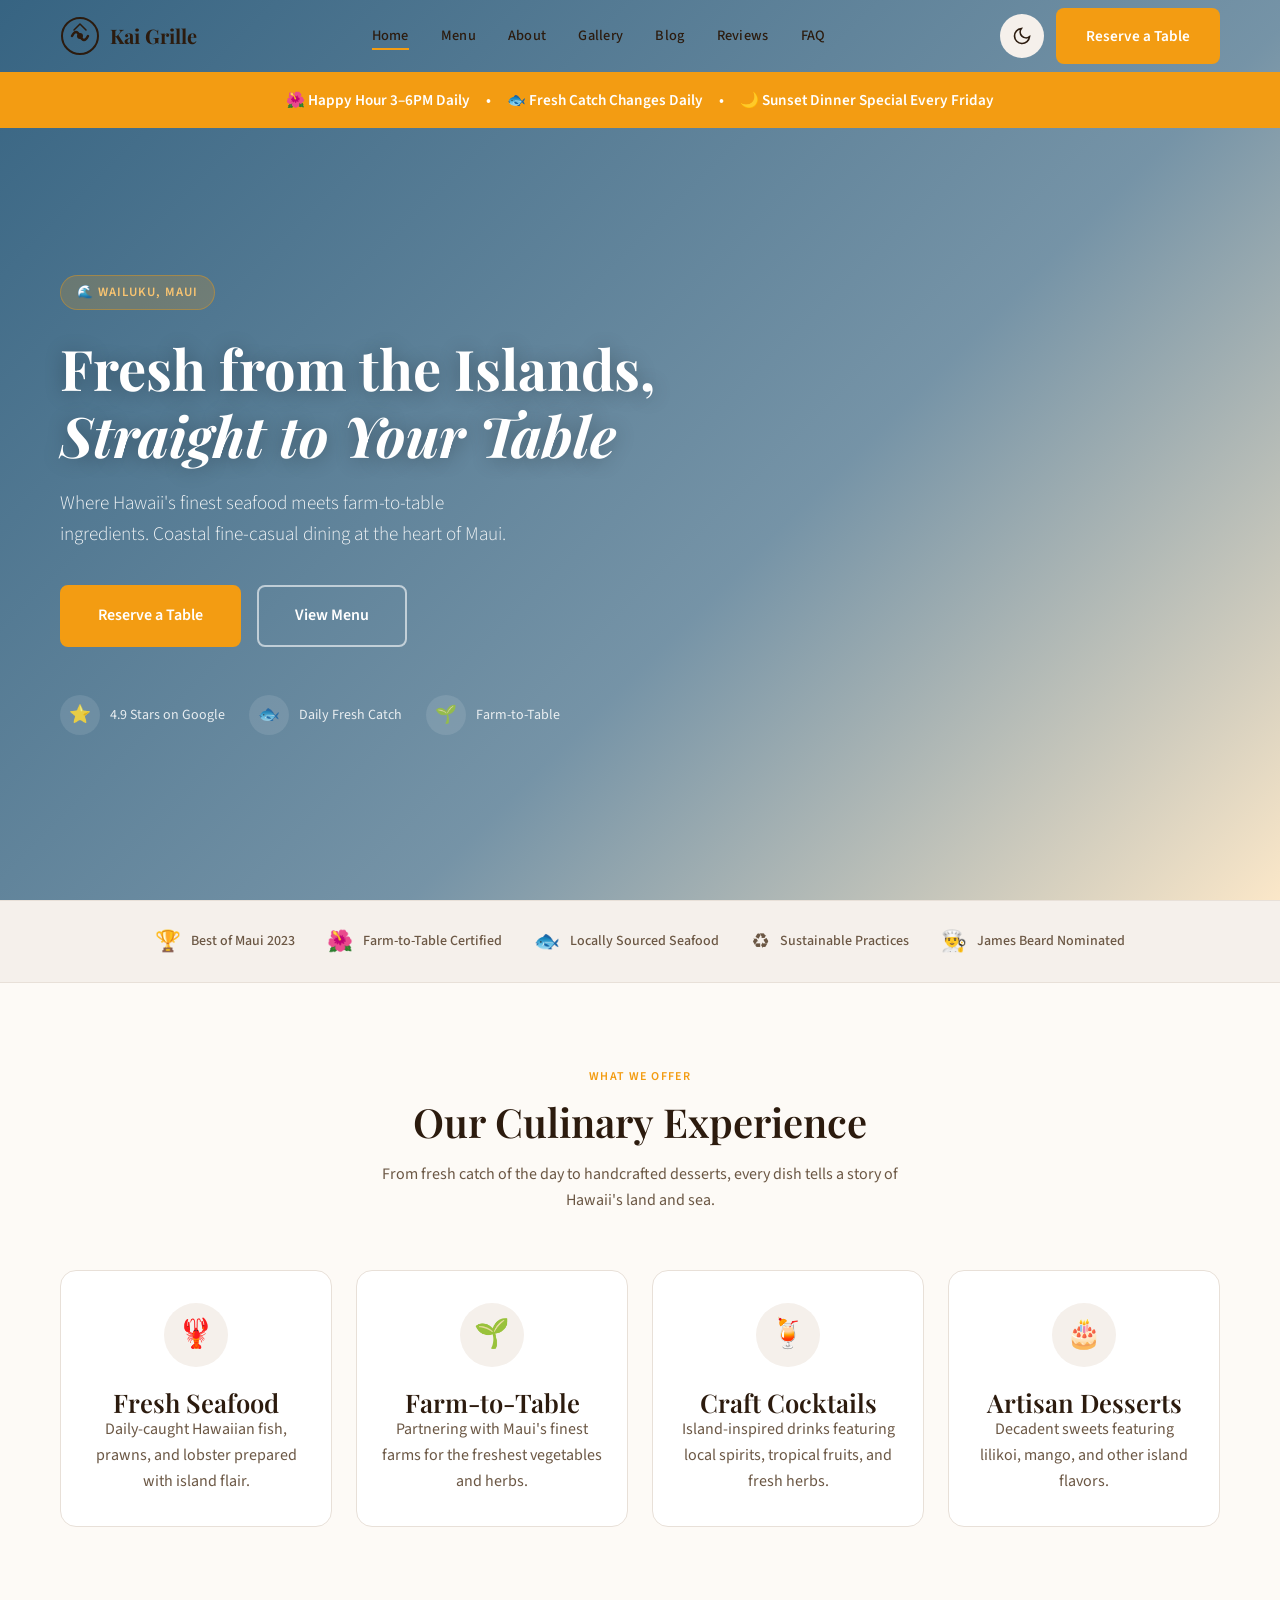
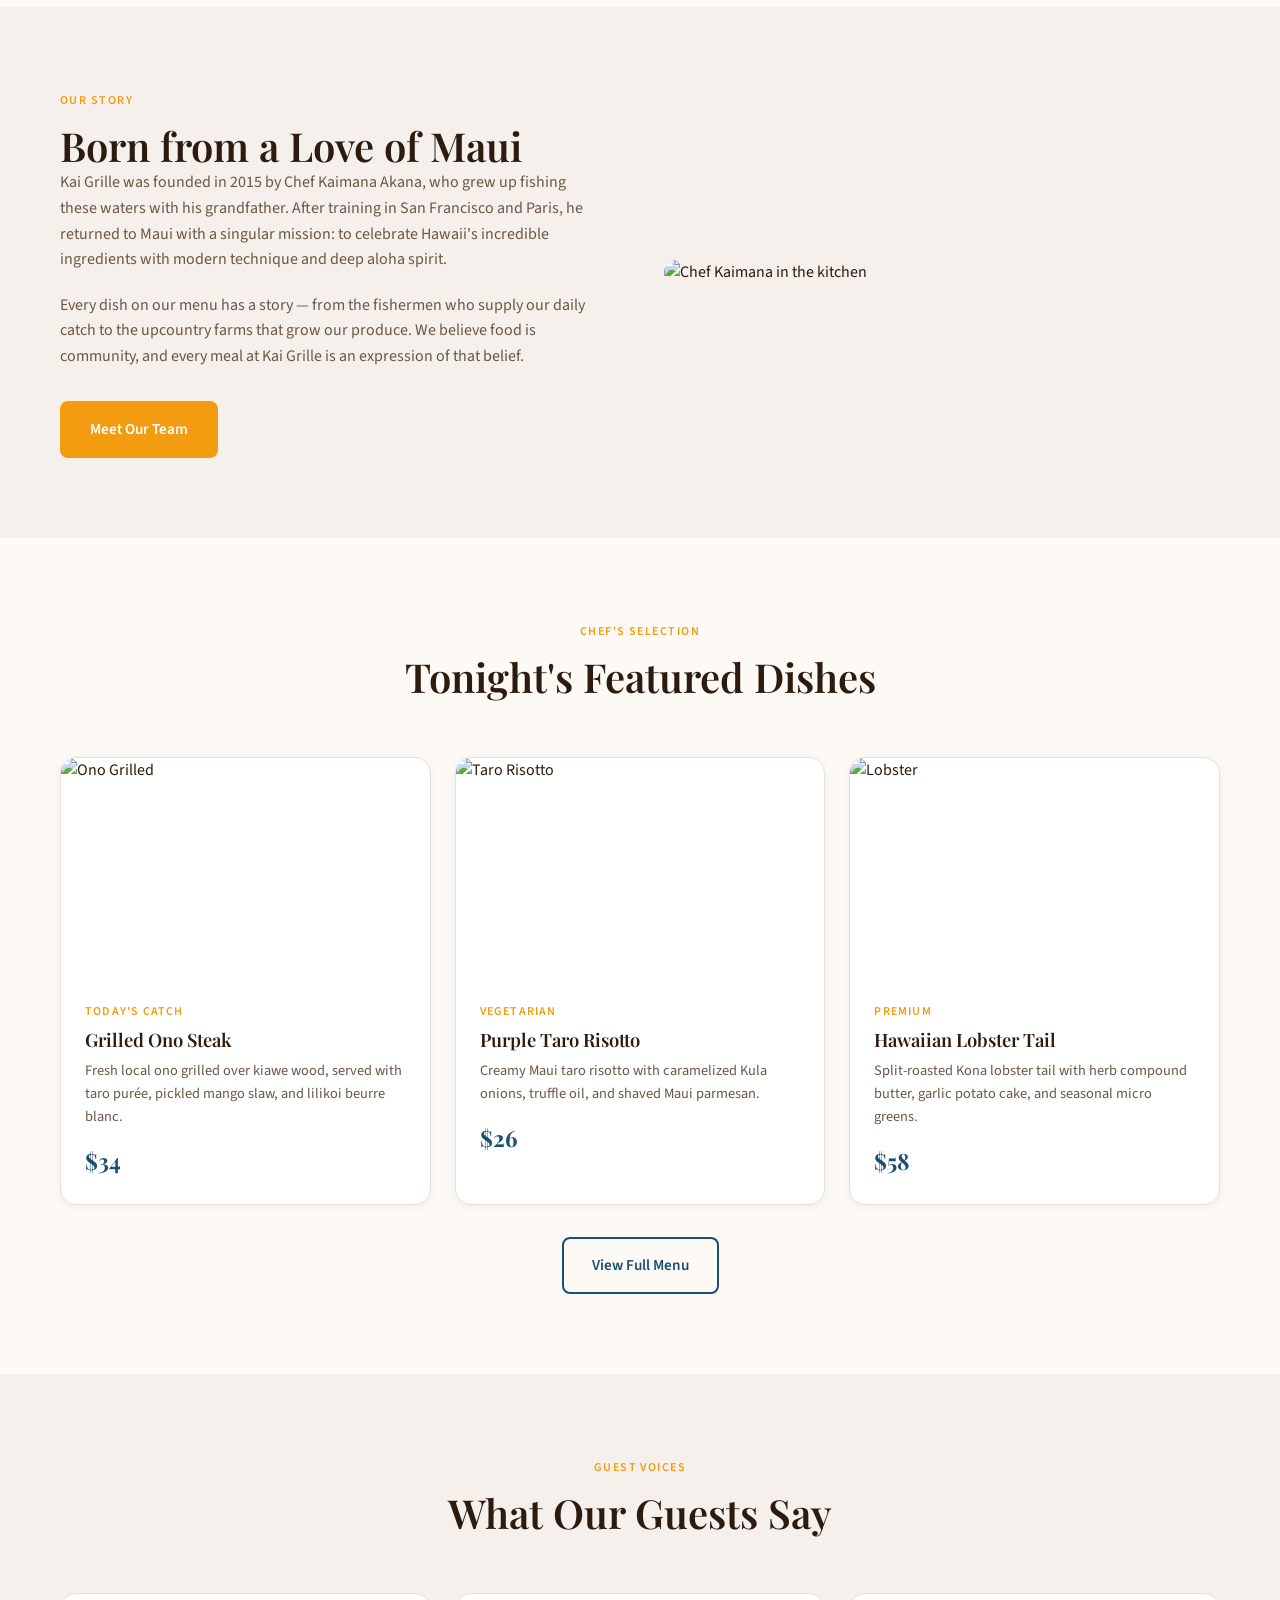
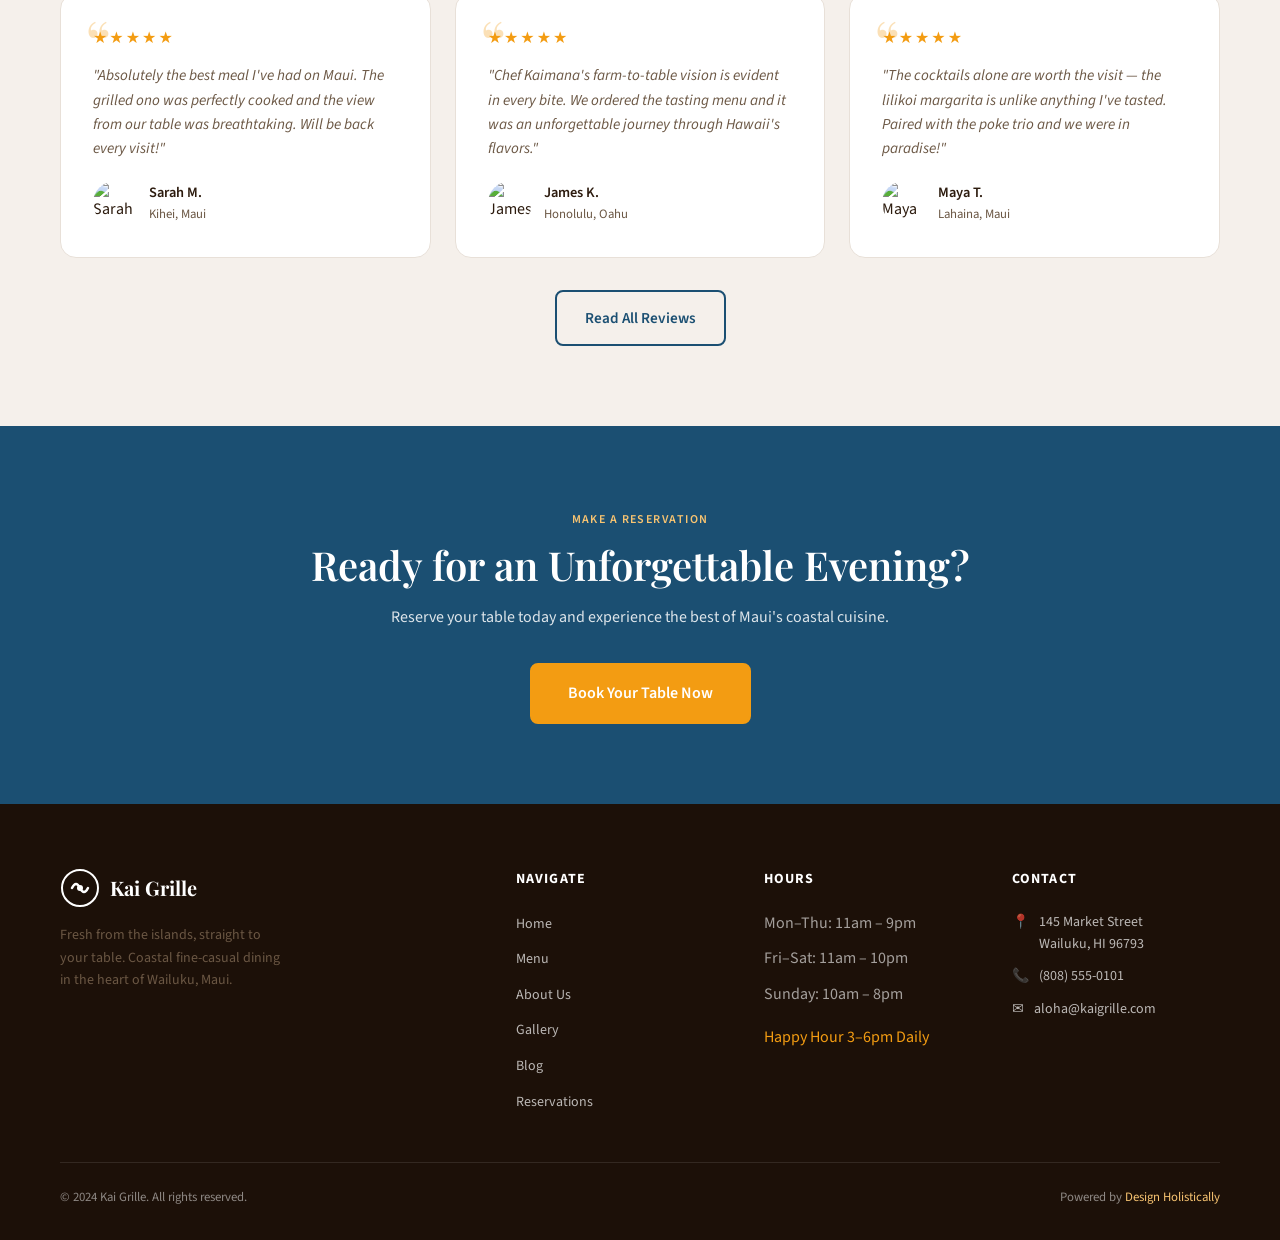
==== index.html @ 3a605d69 "Initial commit: Kai Grille Restaurant — Hawaii sample site (Wailuku, Maui)" ====
<!DOCTYPE html>
<html lang="en" data-theme="light">
<head>
  <meta charset="UTF-8">
  <meta name="viewport" content="width=device-width, initial-scale=1.0">
  <title>Home | Kai Grille — Wailuku, Maui</title>
  <meta name="description" content="Kai Grille offers coastal fine-casual dining in Wailuku, Maui. Fresh Hawaiian seafood, farm-to-table ingredients, and warm island hospitality.">
  <meta property="og:title" content="Home | Kai Grille">
  <meta property="og:description" content="Fresh from the islands, straight to your table. Coastal fine-casual dining in Wailuku, Maui.">
  <meta property="og:image" content="https://picsum.photos/1200/630?random=1">
  <meta property="og:type" content="restaurant">
  <link rel="icon" href="data:image/svg+xml,<svg xmlns='http://www.w3.org/2000/svg' viewBox='0 0 32 32'><text y='28' font-size='28'>🌊</text></svg>">
  <link rel="stylesheet" href="css/style.css">
  <script type="application/ld+json">
  {
    "@context": "https://schema.org",
    "@type": "Restaurant",
    "name": "Kai Grille",
    "description": "Coastal fine-casual dining in Wailuku, Maui. Fresh Hawaiian seafood and farm-to-table cuisine.",
    "url": "https://kaigrille.com",
    "telephone": "(808) 555-0101",
    "address": {
      "@type": "PostalAddress",
      "streetAddress": "145 Market Street",
      "addressLocality": "Wailuku",
      "addressRegion": "HI",
      "postalCode": "96793",
      "addressCountry": "US"
    },
    "geo": {
      "@type": "GeoCoordinates",
      "latitude": 20.8953,
      "longitude": -156.5076
    },
    "openingHours": ["Mo-Th 11:00-21:00","Fr-Sa 11:00-22:00","Su 10:00-20:00"],
    "servesCuisine": "Hawaiian, Seafood",
    "priceRange": "$$",
    "image": "https://picsum.photos/800/600?random=1"
  }
  </script>
</head>
<body class="page-wrapper">
  <header class="header" id="header">
    <nav class="nav container">
      <a href="index.html" class="nav-logo">
        <svg viewBox="0 0 40 40" fill="none" xmlns="http://www.w3.org/2000/svg" aria-label="Kai Grille Logo">
          <circle cx="20" cy="20" r="18" stroke="currentColor" stroke-width="2"/>
          <path d="M12 20 Q16 12 20 20 Q24 28 28 20" stroke="currentColor" stroke-width="2.5" stroke-linecap="round" fill="none"/>
          <circle cx="20" cy="20" r="3" fill="currentColor"/>
          <path d="M14 14 L20 8 L26 14" stroke="currentColor" stroke-width="1.5" stroke-linecap="round" stroke-linejoin="round" fill="none"/>
        </svg>
        Kai Grille
      </a>
      <ul class="nav-links">
        <li><a href="index.html" class='active'>Home</a></li>
        <li><a href="services.html" >Menu</a></li>
        <li><a href="about.html" >About</a></li>
        <li><a href="gallery.html" >Gallery</a></li>
        <li><a href="blog.html" >Blog</a></li>
        <li><a href="reviews.html" >Reviews</a></li>
        <li><a href="faq.html" >FAQ</a></li>
      </ul>
      <div class="nav-actions">
        <button class="btn-theme" id="themeToggle" aria-label="Toggle dark mode"></button>
        <a href="booking.html" class="btn btn-nav">Reserve a Table</a>
        <button class="hamburger" id="hamburger" aria-label="Menu">
          <span></span><span></span><span></span>
        </button>
      </div>
    </nav>
    <!-- Specials Strip -->
  <div class="specials-strip">
    <div class="specials-inner">
      <span>🌺 Happy Hour 3–6PM Daily</span>
      <span>•</span>
      <span>🐟 Fresh Catch Changes Daily</span>
      <span>•</span>
      <span>🌙 Sunset Dinner Special Every Friday</span>
    </div>
  </div>
</header>
  <nav class="mobile-nav" id="mobileNav">
    <a href="index.html">Home</a>
    <a href="services.html">Menu</a>
    <a href="about.html">About</a>
    <a href="gallery.html">Gallery</a>
    <a href="blog.html">Blog</a>
    <a href="reviews.html">Reviews</a>
    <a href="faq.html">FAQ</a>
    <a href="booking.html" style="color:var(--accent)">Reserve a Table</a>
  </nav>
  <!-- HERO -->
  <section class="hero">
    <div class="hero-bg"></div>
    <div class="hero-overlay"></div>
    <div class="container">
      <div class="hero-content">
        <div class="hero-tag">🌊 Wailuku, Maui</div>
        <h1>Fresh from the Islands,<br><em>Straight to Your Table</em></h1>
        <p class="lead">Where Hawaii's finest seafood meets farm-to-table ingredients. Coastal fine-casual dining at the heart of Maui.</p>
        <div class="hero-actions">
          <a href="booking.html" class="btn btn-primary btn-lg">Reserve a Table</a>
          <a href="services.html" class="btn btn-outline-light btn-lg">View Menu</a>
        </div>
        <div class="hero-badges">
          <div class="hero-badge">
            <div class="hero-badge-icon">⭐</div>
            <span>4.9 Stars on Google</span>
          </div>
          <div class="hero-badge">
            <div class="hero-badge-icon">🐟</div>
            <span>Daily Fresh Catch</span>
          </div>
          <div class="hero-badge">
            <div class="hero-badge-icon">🌱</div>
            <span>Farm-to-Table</span>
          </div>
        </div>
      </div>
    </div>
  </section>

  <!-- TRUST STRIP -->
  <div class="trust-strip">
    <div class="container">
      <div class="trust-items">
        <div class="trust-item"><span>🏆</span> Best of Maui 2023</div>
        <div class="trust-item"><span>🌺</span> Farm-to-Table Certified</div>
        <div class="trust-item"><span>🐟</span> Locally Sourced Seafood</div>
        <div class="trust-item"><span>♻️</span> Sustainable Practices</div>
        <div class="trust-item"><span>👨‍🍳</span> James Beard Nominated</div>
      </div>
    </div>
  </div>

  <!-- SERVICES OVERVIEW -->
  <section class="section">
    <div class="container">
      <div class="section-header fade-up">
        <span class="section-tag">What We Offer</span>
        <h2>Our Culinary Experience</h2>
        <p>From fresh catch of the day to handcrafted desserts, every dish tells a story of Hawaii's land and sea.</p>
      </div>
      <div class="services-grid">
        <div class="service-card fade-up fade-up-delay-1">
          <div class="service-icon">🦞</div>
          <h3>Fresh Seafood</h3>
          <p>Daily-caught Hawaiian fish, prawns, and lobster prepared with island flair.</p>
        </div>
        <div class="service-card fade-up fade-up-delay-2">
          <div class="service-icon">🌱</div>
          <h3>Farm-to-Table</h3>
          <p>Partnering with Maui's finest farms for the freshest vegetables and herbs.</p>
        </div>
        <div class="service-card fade-up fade-up-delay-3">
          <div class="service-icon">🍹</div>
          <h3>Craft Cocktails</h3>
          <p>Island-inspired drinks featuring local spirits, tropical fruits, and fresh herbs.</p>
        </div>
        <div class="service-card fade-up fade-up-delay-4">
          <div class="service-icon">🎂</div>
          <h3>Artisan Desserts</h3>
          <p>Decadent sweets featuring lilikoi, mango, and other island flavors.</p>
        </div>
      </div>
    </div>
  </section>

  <!-- ABOUT TEASER -->
  <section class="section" style="background:var(--gray-100)">
    <div class="container">
      <div class="about-teaser">
        <div class="fade-up">
          <span class="section-tag">Our Story</span>
          <h2>Born from a Love of Maui</h2>
          <p style="margin-bottom:20px">Kai Grille was founded in 2015 by Chef Kaimana Akana, who grew up fishing these waters with his grandfather. After training in San Francisco and Paris, he returned to Maui with a singular mission: to celebrate Hawaii's incredible ingredients with modern technique and deep aloha spirit.</p>
          <p style="margin-bottom:32px">Every dish on our menu has a story — from the fishermen who supply our daily catch to the upcountry farms that grow our produce. We believe food is community, and every meal at Kai Grille is an expression of that belief.</p>
          <a href="about.html" class="btn btn-primary">Meet Our Team</a>
        </div>
        <div class="fade-up fade-up-delay-2">
          <img src="https://picsum.photos/600/500?random=10" alt="Chef Kaimana in the kitchen" style="border-radius:var(--radius-xl);width:100%">
        </div>
      </div>
    </div>
  </section>

  <!-- FEATURED DISHES -->
  <section class="section">
    <div class="container">
      <div class="section-header fade-up">
        <span class="section-tag">Chef's Selection</span>
        <h2>Tonight's Featured Dishes</h2>
      </div>
      <div class="grid-3">
        <div class="card fade-up fade-up-delay-1">
          <img class="card-img" src="https://picsum.photos/400/280?random=20" alt="Ono Grilled">
          <div class="card-body">
            <div class="card-tag">Today's Catch</div>
            <h3 class="card-title">Grilled Ono Steak</h3>
            <p class="card-text">Fresh local ono grilled over kiawe wood, served with taro purée, pickled mango slaw, and lilikoi beurre blanc.</p>
            <div class="card-price">$34</div>
          </div>
        </div>
        <div class="card fade-up fade-up-delay-2">
          <img class="card-img" src="https://picsum.photos/400/280?random=21" alt="Taro Risotto">
          <div class="card-body">
            <div class="card-tag">Vegetarian</div>
            <h3 class="card-title">Purple Taro Risotto</h3>
            <p class="card-text">Creamy Maui taro risotto with caramelized Kula onions, truffle oil, and shaved Maui parmesan.</p>
            <div class="card-price">$26</div>
          </div>
        </div>
        <div class="card fade-up fade-up-delay-3">
          <img class="card-img" src="https://picsum.photos/400/280?random=22" alt="Lobster">
          <div class="card-body">
            <div class="card-tag">Premium</div>
            <h3 class="card-title">Hawaiian Lobster Tail</h3>
            <p class="card-text">Split-roasted Kona lobster tail with herb compound butter, garlic potato cake, and seasonal micro greens.</p>
            <div class="card-price">$58</div>
          </div>
        </div>
      </div>
      <div class="text-center mt-32">
        <a href="services.html" class="btn btn-outline">View Full Menu</a>
      </div>
    </div>
  </section>

  <!-- TESTIMONIALS -->
  <section class="section" style="background:var(--gray-100)">
    <div class="container">
      <div class="section-header fade-up">
        <span class="section-tag">Guest Voices</span>
        <h2>What Our Guests Say</h2>
      </div>
      <div class="testimonials-grid">
        <div class="testimonial-card fade-up fade-up-delay-1">
          <div class="testimonial-stars">★★★★★</div>
          <p class="testimonial-text">"Absolutely the best meal I've had on Maui. The grilled ono was perfectly cooked and the view from our table was breathtaking. Will be back every visit!"</p>
          <div class="testimonial-author">
            <img class="testimonial-avatar" src="https://picsum.photos/44/44?random=30" alt="Sarah M.">
            <div>
              <div class="testimonial-name">Sarah M.</div>
              <div class="testimonial-loc">Kihei, Maui</div>
            </div>
          </div>
        </div>
        <div class="testimonial-card fade-up fade-up-delay-2">
          <div class="testimonial-stars">★★★★★</div>
          <p class="testimonial-text">"Chef Kaimana's farm-to-table vision is evident in every bite. We ordered the tasting menu and it was an unforgettable journey through Hawaii's flavors."</p>
          <div class="testimonial-author">
            <img class="testimonial-avatar" src="https://picsum.photos/44/44?random=31" alt="James K.">
            <div>
              <div class="testimonial-name">James K.</div>
              <div class="testimonial-loc">Honolulu, Oahu</div>
            </div>
          </div>
        </div>
        <div class="testimonial-card fade-up fade-up-delay-3">
          <div class="testimonial-stars">★★★★★</div>
          <p class="testimonial-text">"The cocktails alone are worth the visit — the lilikoi margarita is unlike anything I've tasted. Paired with the poke trio and we were in paradise!"</p>
          <div class="testimonial-author">
            <img class="testimonial-avatar" src="https://picsum.photos/44/44?random=32" alt="Maya T.">
            <div>
              <div class="testimonial-name">Maya T.</div>
              <div class="testimonial-loc">Lahaina, Maui</div>
            </div>
          </div>
        </div>
      </div>
      <div class="text-center mt-32">
        <a href="reviews.html" class="btn btn-outline">Read All Reviews</a>
      </div>
    </div>
  </section>

  <!-- CTA -->
  <div class="cta-band">
    <div class="container">
      <span class="section-tag" style="color:var(--accent-light)">Make a Reservation</span>
      <h2 style="color:#fff">Ready for an Unforgettable Evening?</h2>
      <p>Reserve your table today and experience the best of Maui's coastal cuisine.</p>
      <a href="booking.html" class="btn btn-primary btn-lg">Book Your Table Now</a>
    </div>
  </div>

  <footer class="footer">
    <div class="container">
      <div class="footer-grid">
        <div class="footer-brand">
          <a href="index.html" class="nav-logo" style="color:#fff">
            <svg viewBox="0 0 40 40" fill="none" xmlns="http://www.w3.org/2000/svg" width="36" height="36">
              <circle cx="20" cy="20" r="18" stroke="currentColor" stroke-width="2"/>
              <path d="M12 20 Q16 12 20 20 Q24 28 28 20" stroke="currentColor" stroke-width="2.5" stroke-linecap="round" fill="none"/>
              <circle cx="20" cy="20" r="3" fill="currentColor"/>
            </svg>
            Kai Grille
          </a>
          <p>Fresh from the islands, straight to your table. Coastal fine-casual dining in the heart of Wailuku, Maui.</p>
        </div>
        <div>
          <p class="footer-heading">Navigate</p>
          <ul class="footer-links">
            <li><a href="index.html">Home</a></li>
            <li><a href="services.html">Menu</a></li>
            <li><a href="about.html">About Us</a></li>
            <li><a href="gallery.html">Gallery</a></li>
            <li><a href="blog.html">Blog</a></li>
            <li><a href="booking.html">Reservations</a></li>
          </ul>
        </div>
        <div>
          <p class="footer-heading">Hours</p>
          <ul class="footer-links" style="color:rgba(255,255,255,0.6)">
            <li>Mon–Thu: 11am – 9pm</li>
            <li>Fri–Sat: 11am – 10pm</li>
            <li>Sunday: 10am – 8pm</li>
            <li style="margin-top:8px;color:var(--accent)">Happy Hour 3–6pm Daily</li>
          </ul>
        </div>
        <div>
          <p class="footer-heading">Contact</p>
          <div class="footer-contact-item"><span>📍</span><span>145 Market Street<br>Wailuku, HI 96793</span></div>
          <div class="footer-contact-item"><span>📞</span><a href="tel:8085550101">(808) 555-0101</a></div>
          <div class="footer-contact-item"><span>✉️</span><a href="mailto:aloha@kaigrille.com">aloha@kaigrille.com</a></div>
        </div>
      </div>
      <div class="footer-bottom">
        <p>© 2024 Kai Grille. All rights reserved.</p>
        <p class="powered-by">Powered by <a href="https://designholistically.com" target="_blank">Design Holistically</a></p>
      </div>
    </div>
  </footer>
  <button class="back-to-top" id="backToTop" aria-label="Back to top">↑</button>
  <script src="js/main.js"></script>
</body>
</html>
---- css/style.css ----
@import url('https://fonts.googleapis.com/css2?family=Playfair+Display:ital,wght@0,400;0,600;0,700;1,400&family=Source+Sans+3:wght@300;400;500;600&display=swap');

/* ============================================
   KAI GRILLE — CSS Variables & Base
   ============================================ */
:root {
  --primary: #1B4F72;
  --primary-dark: #154360;
  --primary-light: #2471A3;
  --accent: #F39C12;
  --accent-dark: #D68910;
  --accent-light: #F8C471;
  --white: #FFFFFF;
  --off-white: #FDFAF6;
  --gray-100: #F5F0EB;
  --gray-200: #E8E0D8;
  --gray-300: #C9B99A;
  --gray-500: #8B7355;
  --gray-700: #4A3728;
  --gray-900: #1C1008;
  --text: #2C1B0E;
  --text-light: #6B5744;
  --bg: var(--off-white);
  --surface: var(--white);
  --border: var(--gray-200);
  --shadow-sm: 0 2px 8px rgba(27,79,114,0.08);
  --shadow-md: 0 4px 20px rgba(27,79,114,0.12);
  --shadow-lg: 0 8px 40px rgba(27,79,114,0.16);
  --radius-sm: 4px;
  --radius-md: 8px;
  --radius-lg: 16px;
  --radius-xl: 24px;
  --font-display: 'Playfair Display', Georgia, serif;
  --font-body: 'Source Sans 3', system-ui, sans-serif;
  --transition: 0.3s cubic-bezier(0.4, 0, 0.2, 1);
  --header-h: 110px;
}

[data-theme="dark"] {
  --text: #F5F0EB;
  --text-light: #C9B99A;
  --bg: #0D1B2A;
  --surface: #142436;
  --border: #1E3A52;
  --gray-100: #1A2E42;
  --gray-200: #1E3A52;
  --shadow-sm: 0 2px 8px rgba(0,0,0,0.3);
  --shadow-md: 0 4px 20px rgba(0,0,0,0.4);
  --shadow-lg: 0 8px 40px rgba(0,0,0,0.5);
  --off-white: #0D1B2A;
  --white: #142436;
}

*, *::before, *::after { box-sizing: border-box; margin: 0; padding: 0; }
html { scroll-behavior: smooth; font-size: 16px; }
body {
  font-family: var(--font-body);
  background: var(--bg);
  color: var(--text);
  line-height: 1.6;
  transition: background var(--transition), color var(--transition);
  overflow-x: hidden;
}
img { max-width: 100%; height: auto; display: block; }
a { color: inherit; text-decoration: none; }
button { cursor: pointer; border: none; background: none; font-family: inherit; }
ul { list-style: none; }

/* ============================================
   TYPOGRAPHY
   ============================================ */
h1, h2, h3, h4 {
  font-family: var(--font-display);
  line-height: 1.2;
  color: var(--text);
}
h1 { font-size: clamp(2rem, 5vw, 3.5rem); font-weight: 700; }
h2 { font-size: clamp(1.6rem, 3.5vw, 2.5rem); font-weight: 600; }
h3 { font-size: clamp(1.2rem, 2.5vw, 1.6rem); font-weight: 600; }
h4 { font-size: 1.1rem; font-weight: 600; }
p { font-size: 1rem; color: var(--text-light); max-width: 68ch; }
.lead { font-size: 1.2rem; font-weight: 300; }

/* ============================================
   LAYOUT
   ============================================ */
.container { width: 100%; max-width: 1200px; margin: 0 auto; padding: 0 20px; }
.section { padding: 80px 0; }
.section-sm { padding: 48px 0; }
.section-header { text-align: center; margin-bottom: 56px; }
.section-header p { margin: 16px auto 0; }
.section-tag {
  display: inline-block;
  font-size: 0.75rem;
  font-weight: 600;
  letter-spacing: 0.12em;
  text-transform: uppercase;
  color: var(--accent);
  margin-bottom: 12px;
}
.grid-2 { display: grid; grid-template-columns: 1fr; gap: 32px; }
.grid-3 { display: grid; grid-template-columns: 1fr; gap: 24px; }
.grid-4 { display: grid; grid-template-columns: 1fr 1fr; gap: 16px; }
@media(min-width:768px) {
  .grid-2 { grid-template-columns: 1fr 1fr; }
  .grid-3 { grid-template-columns: repeat(3,1fr); }
}
@media(min-width:1024px) {
  .grid-4 { grid-template-columns: repeat(4,1fr); }
}

/* ============================================
   HEADER / NAV
   ============================================ */
.header {
  position: fixed; top: 0; left: 0; right: 0;
  z-index: 1000;
  transition: background var(--transition), backdrop-filter var(--transition), box-shadow var(--transition);
}
.header.scrolled {
  background: rgba(253,250,246,0.9);
  backdrop-filter: blur(12px);
  box-shadow: var(--shadow-sm);
}
[data-theme="dark"] .header.scrolled { background: rgba(13,27,42,0.9); }
.nav { display: flex; align-items: center; justify-content: space-between; height: 72px; }
.nav-logo {
  display: flex; align-items: center; gap: 10px;
  color: var(--text);
  font-family: var(--font-display);
  font-size: 1.25rem; font-weight: 700;
}
.nav-logo svg { width: 40px; height: 40px; flex-shrink: 0; }
.nav-links { display: none; align-items: center; gap: 32px; }
.nav-links a {
  font-size: 0.9rem; font-weight: 500; letter-spacing: 0.02em;
  color: var(--text); transition: color var(--transition);
  position: relative;
}
.nav-links a::after {
  content: ''; position: absolute; bottom: -4px; left: 0; right: 0;
  height: 2px; background: var(--accent);
  transform: scaleX(0); transition: transform var(--transition);
}
.nav-links a:hover { color: var(--accent); }
.nav-links a:hover::after, .nav-links a.active::after { transform: scaleX(1); }
.nav-actions { display: flex; align-items: center; gap: 12px; }
.btn-theme {
  width: 44px; height: 44px; border-radius: 50%;
  display: flex; align-items: center; justify-content: center;
  background: var(--gray-100); color: var(--text);
  transition: background var(--transition);
}
.btn-theme:hover { background: var(--gray-200); }
.btn-nav {
  display: none;
  padding: 10px 20px; border-radius: var(--radius-md);
  background: var(--accent); color: var(--white);
  font-size: 0.875rem; font-weight: 600;
  transition: background var(--transition), transform var(--transition);
}
.btn-nav:hover { background: var(--accent-dark); transform: translateY(-1px); }
.hamburger {
  width: 44px; height: 44px; display: flex; flex-direction: column;
  align-items: center; justify-content: center; gap: 5px;
  background: var(--gray-100); border-radius: var(--radius-sm);
}
.hamburger span {
  display: block; width: 20px; height: 2px;
  background: var(--text); border-radius: 2px;
  transition: transform var(--transition), opacity var(--transition);
}
.hamburger.open span:nth-child(1) { transform: translateY(7px) rotate(45deg); }
.hamburger.open span:nth-child(2) { opacity: 0; }
.hamburger.open span:nth-child(3) { transform: translateY(-7px) rotate(-45deg); }
.mobile-nav {
  position: fixed; top: var(--header-h); left: 0; right: 0; bottom: 0;
  background: var(--bg); z-index: 999;
  display: flex; flex-direction: column; align-items: center; justify-content: center;
  gap: 32px; padding: 40px;
  opacity: 0; pointer-events: none;
  transform: translateY(-20px);
  transition: opacity var(--transition), transform var(--transition);
}
.mobile-nav.open { opacity: 1; pointer-events: all; transform: translateY(0); }
.mobile-nav a { font-family: var(--font-display); font-size: 1.8rem; color: var(--text); }
.mobile-nav a:hover { color: var(--accent); }
@media(min-width:768px) {
  .nav-links { display: flex; }
  .btn-nav { display: block; }
  .hamburger { display: none; }
}

/* ============================================
   BUTTONS
   ============================================ */
.btn {
  display: inline-flex; align-items: center; justify-content: center; gap: 8px;
  padding: 14px 28px; border-radius: var(--radius-md);
  font-family: var(--font-body); font-size: 0.95rem; font-weight: 600;
  transition: all var(--transition); min-height: 44px;
  cursor: pointer; border: 2px solid transparent;
}
.btn-primary { background: var(--accent); color: var(--white); border-color: var(--accent); }
.btn-primary:hover { background: var(--accent-dark); border-color: var(--accent-dark); transform: translateY(-2px); box-shadow: var(--shadow-md); }
.btn-outline { background: transparent; color: var(--primary); border-color: var(--primary); }
.btn-outline:hover { background: var(--primary); color: var(--white); }
.btn-outline-light { background: transparent; color: var(--white); border-color: rgba(255,255,255,0.6); }
.btn-outline-light:hover { background: rgba(255,255,255,0.15); }
.btn-lg { padding: 16px 36px; font-size: 1rem; }

/* ============================================
   HERO
   ============================================ */
.hero {
  min-height: 100vh; display: flex; align-items: center;
  position: relative; overflow: hidden;
  padding-top: var(--header-h);
}
.hero-bg {
  position: absolute; inset: 0;
  background-image: url('https://picsum.photos/1400/900?random=1');
  background-size: cover; background-position: center;
}
.hero-overlay {
  position: absolute; inset: 0;
  background: linear-gradient(135deg, rgba(27,79,114,0.88) 0%, rgba(27,79,114,0.6) 60%, rgba(243,156,18,0.2) 100%);
}
.hero-content {
  position: relative; z-index: 2;
  padding: 80px 0; max-width: 680px;
}
.hero-tag {
  display: inline-flex; align-items: center; gap: 8px;
  background: rgba(243,156,18,0.2); border: 1px solid rgba(243,156,18,0.4);
  color: var(--accent-light); padding: 6px 16px; border-radius: 100px;
  font-size: 0.8rem; font-weight: 600; letter-spacing: 0.08em; text-transform: uppercase;
  margin-bottom: 24px;
}
.hero h1 { color: #fff; margin-bottom: 20px; text-shadow: 0 2px 20px rgba(0,0,0,0.3); }
.hero .lead { color: rgba(255,255,255,0.9); margin-bottom: 36px; max-width: 52ch; }
.hero-actions { display: flex; gap: 16px; flex-wrap: wrap; }
.hero-badges {
  display: flex; gap: 24px; margin-top: 48px; flex-wrap: wrap;
}
.hero-badge {
  display: flex; align-items: center; gap: 10px;
  color: rgba(255,255,255,0.85); font-size: 0.875rem;
}
.hero-badge-icon {
  width: 40px; height: 40px; background: rgba(255,255,255,0.1);
  border-radius: 50%; display: flex; align-items: center; justify-content: center;
  font-size: 1.1rem;
}

/* ============================================
   CARDS
   ============================================ */
.card {
  background: var(--surface); border-radius: var(--radius-lg);
  overflow: hidden; box-shadow: var(--shadow-sm);
  transition: transform var(--transition), box-shadow var(--transition);
  border: 1px solid var(--border);
}
.card:hover { transform: translateY(-4px); box-shadow: var(--shadow-md); }
.card-img { width: 100%; height: 220px; object-fit: cover; }
.card-body { padding: 24px; }
.card-tag {
  font-size: 0.75rem; font-weight: 600; letter-spacing: 0.1em;
  text-transform: uppercase; color: var(--accent); margin-bottom: 8px;
}
.card-title { font-size: 1.15rem; margin-bottom: 8px; }
.card-text { font-size: 0.9rem; color: var(--text-light); }
.card-price {
  font-family: var(--font-display); font-size: 1.4rem;
  color: var(--primary); font-weight: 700; margin-top: 16px;
}
[data-theme="dark"] .card-price { color: var(--accent); }

/* ============================================
   SERVICES OVERVIEW (Home)
   ============================================ */
.services-grid { display: grid; grid-template-columns: 1fr; gap: 24px; }
@media(min-width:600px) { .services-grid { grid-template-columns: 1fr 1fr; } }
@media(min-width:1024px) { .services-grid { grid-template-columns: repeat(4,1fr); } }
.service-card {
  background: var(--surface); border-radius: var(--radius-lg);
  padding: 32px 24px; text-align: center;
  border: 1px solid var(--border);
  transition: all var(--transition); cursor: pointer;
}
.service-card:hover { background: var(--primary); color: var(--white); box-shadow: var(--shadow-md); transform: translateY(-4px); }
.service-card:hover h3, .service-card:hover p { color: var(--white); }
.service-card:hover .service-icon { background: rgba(255,255,255,0.15); color: var(--white); }
.service-icon {
  width: 64px; height: 64px; border-radius: 50%;
  background: var(--gray-100); display: flex; align-items: center;
  justify-content: center; font-size: 1.8rem; margin: 0 auto 20px;
  transition: all var(--transition);
}

/* ============================================
   TESTIMONIALS
   ============================================ */
.testimonials-grid { display: grid; grid-template-columns: 1fr; gap: 24px; }
@media(min-width:768px) { .testimonials-grid { grid-template-columns: repeat(3,1fr); } }
.testimonial-card {
  background: var(--surface); border-radius: var(--radius-lg);
  padding: 32px; border: 1px solid var(--border);
  position: relative;
}
.testimonial-card::before {
  content: '\201C'; position: absolute; top: 16px; left: 24px;
  font-family: var(--font-display); font-size: 4rem; color: var(--accent);
  opacity: 0.3; line-height: 1;
}
.testimonial-stars { color: var(--accent); font-size: 1rem; margin-bottom: 12px; letter-spacing: 2px; }
.testimonial-text { font-size: 0.95rem; font-style: italic; margin-bottom: 20px; }
.testimonial-author { display: flex; align-items: center; gap: 12px; }
.testimonial-avatar { width: 44px; height: 44px; border-radius: 50%; object-fit: cover; }
.testimonial-name { font-weight: 600; font-size: 0.9rem; }
.testimonial-loc { font-size: 0.8rem; color: var(--text-light); }

/* ============================================
   MENU / PRICING
   ============================================ */
.menu-section { margin-bottom: 56px; }
.menu-category {
  font-family: var(--font-display); font-size: 1.4rem;
  color: var(--primary); border-bottom: 2px solid var(--accent);
  padding-bottom: 8px; margin-bottom: 24px;
}
[data-theme="dark"] .menu-category { color: var(--accent); }
.menu-item {
  display: flex; justify-content: space-between; align-items: flex-start;
  padding: 16px 0; border-bottom: 1px dashed var(--border);
  gap: 16px;
}
.menu-item-info h4 { margin-bottom: 4px; }
.menu-item-info p { font-size: 0.875rem; max-width: 50ch; }
.menu-price {
  font-family: var(--font-display); font-weight: 700;
  color: var(--accent); font-size: 1.1rem; white-space: nowrap;
}

/* ============================================
   GALLERY
   ============================================ */
.gallery-grid { display: grid; grid-template-columns: 1fr 1fr; gap: 8px; }
@media(min-width:768px) { .gallery-grid { grid-template-columns: repeat(3,1fr); gap: 12px; } }
@media(min-width:1024px) { .gallery-grid { grid-template-columns: repeat(4,1fr); gap: 16px; } }
.gallery-item {
  border-radius: var(--radius-md); overflow: hidden;
  aspect-ratio: 1; cursor: pointer; position: relative;
}
.gallery-item img { width: 100%; height: 100%; object-fit: cover; transition: transform 0.4s ease; }
.gallery-item:hover img { transform: scale(1.08); }
.gallery-item-overlay {
  position: absolute; inset: 0;
  background: linear-gradient(to top, rgba(27,79,114,0.7) 0%, transparent 60%);
  opacity: 0; transition: opacity var(--transition);
  display: flex; align-items: flex-end; padding: 16px;
}
.gallery-item:hover .gallery-item-overlay { opacity: 1; }
.gallery-item-overlay span { color: #fff; font-size: 0.875rem; font-weight: 500; }

/* ============================================
   BLOG
   ============================================ */
.blog-grid { display: grid; grid-template-columns: 1fr; gap: 32px; }
@media(min-width:640px) { .blog-grid { grid-template-columns: 1fr 1fr; } }
@media(min-width:1024px) { .blog-grid { grid-template-columns: repeat(3,1fr); } }
.blog-card { background: var(--surface); border-radius: var(--radius-lg); overflow: hidden; border: 1px solid var(--border); transition: all var(--transition); }
.blog-card:hover { transform: translateY(-4px); box-shadow: var(--shadow-md); }
.blog-card-img { width: 100%; height: 200px; object-fit: cover; }
.blog-card-body { padding: 24px; }
.blog-card-meta { font-size: 0.8rem; color: var(--text-light); margin-bottom: 8px; }
.blog-card-title { font-size: 1.1rem; margin-bottom: 10px; line-height: 1.3; }
.blog-card-excerpt { font-size: 0.875rem; color: var(--text-light); }
.blog-card-link { display: inline-flex; align-items: center; gap: 4px; color: var(--accent); font-size: 0.875rem; font-weight: 600; margin-top: 16px; }

/* ============================================
   BOOKING FORM
   ============================================ */
.booking-steps { display: flex; justify-content: center; gap: 0; margin-bottom: 48px; }
.step-indicator {
  display: flex; flex-direction: column; align-items: center; gap: 8px;
  position: relative; flex: 1; max-width: 160px;
}
.step-indicator::after {
  content: ''; position: absolute; top: 20px; left: 60%; right: -40%;
  height: 2px; background: var(--border);
}
.step-indicator:last-child::after { display: none; }
.step-indicator.active::after, .step-indicator.done::after { background: var(--accent); }
.step-num {
  width: 40px; height: 40px; border-radius: 50%;
  display: flex; align-items: center; justify-content: center;
  font-weight: 700; font-size: 0.9rem; z-index: 1;
  background: var(--gray-200); color: var(--text-light);
  transition: all var(--transition);
}
.step-indicator.active .step-num { background: var(--accent); color: #fff; }
.step-indicator.done .step-num { background: var(--primary); color: #fff; }
.step-label { font-size: 0.75rem; font-weight: 500; color: var(--text-light); text-align: center; }
.step-panel { display: none; }
.step-panel.active { display: block; }
.form-group { margin-bottom: 20px; }
.form-group label { display: block; font-weight: 600; font-size: 0.875rem; margin-bottom: 6px; }
.form-group input, .form-group select, .form-group textarea {
  width: 100%; padding: 12px 16px; border-radius: var(--radius-md);
  border: 2px solid var(--border); background: var(--surface);
  color: var(--text); font-family: var(--font-body); font-size: 0.95rem;
  transition: border-color var(--transition);
  min-height: 44px;
}
.form-group input:focus, .form-group select:focus, .form-group textarea:focus {
  outline: none; border-color: var(--primary);
}
[data-theme="dark"] .form-group input, [data-theme="dark"] .form-group select, [data-theme="dark"] .form-group textarea { background: var(--gray-100); }
.service-options { display: grid; grid-template-columns: 1fr; gap: 12px; }
@media(min-width:640px) { .service-options { grid-template-columns: 1fr 1fr; } }
.service-option {
  border: 2px solid var(--border); border-radius: var(--radius-md);
  padding: 16px; cursor: pointer; transition: all var(--transition);
}
.service-option:hover { border-color: var(--accent); }
.service-option.selected { border-color: var(--accent); background: rgba(243,156,18,0.08); }
.service-option h4 { margin-bottom: 4px; }
.service-option p { font-size: 0.8rem; }
.time-slots { display: grid; grid-template-columns: repeat(3,1fr); gap: 8px; }
@media(min-width:640px) { .time-slots { grid-template-columns: repeat(4,1fr); } }
.time-slot {
  padding: 10px; text-align: center; border: 2px solid var(--border);
  border-radius: var(--radius-md); cursor: pointer; font-size: 0.85rem;
  font-weight: 500; transition: all var(--transition); min-height: 44px;
  display: flex; align-items: center; justify-content: center;
}
.time-slot:hover { border-color: var(--accent); }
.time-slot.selected { background: var(--accent); border-color: var(--accent); color: #fff; }
.time-slot.unavailable { opacity: 0.4; cursor: not-allowed; }
.booking-summary {
  background: var(--gray-100); border-radius: var(--radius-lg); padding: 24px;
  border: 1px solid var(--border);
}
.booking-summary h3 { margin-bottom: 16px; }
.summary-row { display: flex; justify-content: space-between; padding: 8px 0; border-bottom: 1px solid var(--border); font-size: 0.9rem; }
.summary-row:last-child { border: none; font-weight: 700; font-size: 1rem; color: var(--primary); }
.confirmation-box { text-align: center; padding: 48px 24px; }
.confirmation-icon { font-size: 4rem; margin-bottom: 16px; }

/* ============================================
   FAQ
   ============================================ */
.faq-list { max-width: 800px; margin: 0 auto; }
.faq-item { border-bottom: 1px solid var(--border); }
.faq-question {
  width: 100%; text-align: left; padding: 20px 0;
  display: flex; justify-content: space-between; align-items: center; gap: 16px;
  font-family: var(--font-display); font-size: 1rem; font-weight: 600;
  color: var(--text); cursor: pointer; min-height: 44px;
}
.faq-question span { flex: 1; }
.faq-icon { font-size: 1.2rem; color: var(--accent); transition: transform var(--transition); flex-shrink: 0; }
.faq-item.open .faq-icon { transform: rotate(45deg); }
.faq-answer { max-height: 0; overflow: hidden; transition: max-height 0.4s ease, padding 0.3s ease; }
.faq-answer-inner { padding-bottom: 20px; font-size: 0.95rem; color: var(--text-light); }

/* ============================================
   REVIEWS
   ============================================ */
.reviews-summary {
  display: flex; align-items: center; gap: 32px; flex-wrap: wrap;
  padding: 32px; background: var(--surface); border-radius: var(--radius-lg);
  border: 1px solid var(--border); margin-bottom: 40px;
}
.review-score { font-family: var(--font-display); font-size: 4rem; font-weight: 700; color: var(--primary); line-height: 1; }
[data-theme="dark"] .review-score { color: var(--accent); }
.review-stars-big { font-size: 1.5rem; color: var(--accent); letter-spacing: 3px; margin: 4px 0; }
.reviews-grid { display: grid; grid-template-columns: 1fr; gap: 24px; }
@media(min-width:640px) { .reviews-grid { grid-template-columns: 1fr 1fr; } }
@media(min-width:1024px) { .reviews-grid { grid-template-columns: repeat(3,1fr); } }
.review-card {
  background: var(--surface); border-radius: var(--radius-lg);
  padding: 24px; border: 1px solid var(--border);
}
.review-header { display: flex; align-items: center; gap: 12px; margin-bottom: 12px; }
.review-avatar { width: 44px; height: 44px; border-radius: 50%; object-fit: cover; }
.review-name { font-weight: 600; font-size: 0.9rem; }
.review-date { font-size: 0.75rem; color: var(--text-light); }
.review-stars { color: var(--accent); font-size: 0.875rem; letter-spacing: 1px; }
.review-text { font-size: 0.9rem; color: var(--text-light); line-height: 1.6; }
.google-badge {
  display: inline-flex; align-items: center; gap: 8px;
  background: var(--surface); border: 1px solid var(--border);
  border-radius: 100px; padding: 8px 16px; font-size: 0.8rem; font-weight: 600;
  margin-bottom: 24px;
}

/* ============================================
   ABOUT PAGE
   ============================================ */
.about-hero {
  background: var(--primary); color: #fff;
  padding: 140px 0 80px;
}
.about-hero h1 { color: #fff; }
.about-story { display: grid; grid-template-columns: 1fr; gap: 48px; align-items: center; }
@media(min-width:768px) { .about-story { grid-template-columns: 1fr 1fr; } }
.about-story img { border-radius: var(--radius-xl); width: 100%; aspect-ratio: 4/3; object-fit: cover; }
.values-grid { display: grid; grid-template-columns: 1fr; gap: 24px; }
@media(min-width:640px) { .values-grid { grid-template-columns: 1fr 1fr; } }
@media(min-width:1024px) { .values-grid { grid-template-columns: repeat(4,1fr); } }
.value-card {
  text-align: center; padding: 32px 24px;
  background: var(--surface); border-radius: var(--radius-lg);
  border: 1px solid var(--border);
}
.value-icon { font-size: 2.5rem; margin-bottom: 16px; }
.team-grid { display: grid; grid-template-columns: 1fr 1fr; gap: 24px; }
@media(min-width:768px) { .team-grid { grid-template-columns: repeat(3,1fr); } }
@media(min-width:1024px) { .team-grid { grid-template-columns: repeat(4,1fr); } }
.team-card { text-align: center; }
.team-img { width: 100%; aspect-ratio: 1; object-fit: cover; border-radius: var(--radius-lg); margin-bottom: 16px; }
.team-name { font-weight: 700; margin-bottom: 4px; }
.team-role { font-size: 0.875rem; color: var(--accent); }

/* ============================================
   ADMIN
   ============================================ */
.admin-login {
  min-height: 100vh; display: flex; align-items: center; justify-content: center;
  background: var(--primary);
}
.admin-login-box {
  background: var(--surface); border-radius: var(--radius-xl);
  padding: 48px; max-width: 420px; width: 100%; margin: 20px;
  box-shadow: var(--shadow-lg);
}
.admin-login-logo { text-align: center; margin-bottom: 32px; }
.admin-panel { display: none; }
.admin-header {
  background: var(--primary); color: #fff;
  padding: 0 32px; height: 64px;
  display: flex; align-items: center; justify-content: space-between;
}
.admin-content { padding: 32px 20px; max-width: 1200px; margin: 0 auto; }
.stats-grid { display: grid; grid-template-columns: 1fr 1fr; gap: 16px; margin-bottom: 32px; }
@media(min-width:640px) { .stats-grid { grid-template-columns: repeat(4,1fr); } }
.stat-card {
  background: var(--surface); border-radius: var(--radius-lg);
  padding: 24px; border: 1px solid var(--border); text-align: center;
}
.stat-value { font-family: var(--font-display); font-size: 2rem; font-weight: 700; color: var(--primary); }
[data-theme="dark"] .stat-value { color: var(--accent); }
.stat-label { font-size: 0.8rem; color: var(--text-light); margin-top: 4px; }
.admin-table { width: 100%; border-collapse: collapse; }
.admin-table th { background: var(--gray-100); padding: 12px 16px; text-align: left; font-size: 0.8rem; font-weight: 600; text-transform: uppercase; letter-spacing: 0.05em; }
.admin-table td { padding: 12px 16px; border-bottom: 1px solid var(--border); font-size: 0.875rem; }
.badge { display: inline-block; padding: 4px 10px; border-radius: 100px; font-size: 0.75rem; font-weight: 600; }
.badge-pending { background: rgba(243,156,18,0.15); color: #B7770D; }
.badge-confirmed { background: rgba(39,174,96,0.15); color: #1E8449; }
.badge-new { background: rgba(27,79,114,0.15); color: var(--primary); }
.admin-section { background: var(--surface); border-radius: var(--radius-lg); padding: 24px; border: 1px solid var(--border); margin-bottom: 24px; overflow-x: auto; }
.admin-section-title { font-family: var(--font-display); font-size: 1.2rem; margin-bottom: 20px; }

/* ============================================
   CTA BAND
   ============================================ */
.cta-band {
  background: var(--primary);
  padding: 80px 0;
  text-align: center;
}
.cta-band h2, .cta-band p { color: #fff; }
.cta-band p { margin: 16px auto 32px; opacity: 0.85; }

/* ============================================
   FOOTER
   ============================================ */
.footer { background: var(--gray-900); color: rgba(255,255,255,0.7); padding: 64px 0 32px; }
.footer-grid { display: grid; grid-template-columns: 1fr; gap: 40px; margin-bottom: 48px; }
@media(min-width:768px) { .footer-grid { grid-template-columns: 2fr 1fr 1fr 1fr; } }
.footer-brand .nav-logo { color: #fff; margin-bottom: 16px; }
.footer-brand p { font-size: 0.875rem; max-width: 32ch; }
.footer-heading { color: #fff; font-size: 0.875rem; font-weight: 700; letter-spacing: 0.08em; text-transform: uppercase; margin-bottom: 20px; }
.footer-links { display: flex; flex-direction: column; gap: 10px; }
.footer-links a { font-size: 0.875rem; transition: color var(--transition); }
.footer-links a:hover { color: var(--accent); }
.footer-contact-item { display: flex; gap: 10px; font-size: 0.875rem; margin-bottom: 10px; align-items: flex-start; }
.footer-bottom {
  padding-top: 24px; border-top: 1px solid rgba(255,255,255,0.1);
  display: flex; justify-content: space-between; align-items: center;
  flex-wrap: wrap; gap: 16px;
}
.footer-bottom p { font-size: 0.8rem; max-width: none; color: rgba(255,255,255,0.5); }
.footer-bottom a { color: var(--accent); }
.powered-by { font-size: 0.8rem; color: rgba(255,255,255,0.4); }
.powered-by a { color: var(--accent-light); }

/* ============================================
   BACK TO TOP
   ============================================ */
.back-to-top {
  position: fixed; bottom: 24px; right: 24px;
  width: 48px; height: 48px; border-radius: 50%;
  background: var(--accent); color: #fff;
  display: flex; align-items: center; justify-content: center;
  font-size: 1.2rem; box-shadow: var(--shadow-md);
  opacity: 0; transform: translateY(16px);
  transition: all var(--transition); z-index: 500;
  cursor: pointer;
}
.back-to-top.visible { opacity: 1; transform: translateY(0); }
.back-to-top:hover { background: var(--accent-dark); transform: translateY(-2px); }

/* ============================================
   ANIMATIONS
   ============================================ */
.fade-up {
  opacity: 0; transform: translateY(32px);
  transition: opacity 0.6s ease, transform 0.6s ease;
}
.fade-up.visible { opacity: 1; transform: translateY(0); }
.fade-up-delay-1 { transition-delay: 0.1s; }
.fade-up-delay-2 { transition-delay: 0.2s; }
.fade-up-delay-3 { transition-delay: 0.3s; }
.fade-up-delay-4 { transition-delay: 0.4s; }

/* ============================================
   PAGE HERO (inner pages)
   ============================================ */
.page-hero {
  background: linear-gradient(135deg, var(--primary) 0%, var(--primary-light) 100%);
  padding: 140px 0 80px; text-align: center;
}
.page-hero h1 { color: #fff; margin-bottom: 16px; }
.page-hero p { color: rgba(255,255,255,0.85); margin: 0 auto; font-size: 1.1rem; }
.breadcrumb {
  display: flex; align-items: center; justify-content: center; gap: 8px;
  font-size: 0.8rem; color: rgba(255,255,255,0.6); margin-bottom: 16px;
}
.breadcrumb a { color: rgba(255,255,255,0.6); }
.breadcrumb a:hover { color: var(--accent); }

/* ============================================
   BLOG POST
   ============================================ */
.blog-post-header {
  background: linear-gradient(135deg, var(--primary) 0%, var(--primary-light) 100%);
  padding: 140px 0 80px;
}
.blog-post-header h1 { color: #fff; max-width: 800px; }
.blog-post-meta { color: rgba(255,255,255,0.7); margin-top: 16px; font-size: 0.9rem; }
.blog-post-content { max-width: 800px; margin: 0 auto; padding: 60px 20px; }
.blog-post-content h2 { font-size: 1.6rem; margin: 40px 0 16px; color: var(--primary); }
[data-theme="dark"] .blog-post-content h2 { color: var(--accent); }
.blog-post-content p { margin-bottom: 20px; font-size: 1.05rem; line-height: 1.8; }
.blog-post-content img { border-radius: var(--radius-lg); margin: 32px 0; width: 100%; }
.blog-post-content ul { padding-left: 24px; margin-bottom: 20px; }
.blog-post-content ul li { margin-bottom: 8px; font-size: 1.05rem; color: var(--text-light); }

/* ============================================
   TRUST BADGES
   ============================================ */
.trust-strip {
  background: var(--gray-100); border-top: 1px solid var(--border);
  border-bottom: 1px solid var(--border); padding: 24px 0;
}
.trust-items { display: flex; align-items: center; justify-content: center; gap: 32px; flex-wrap: wrap; }
.trust-item { display: flex; align-items: center; gap: 10px; font-size: 0.875rem; font-weight: 500; color: var(--text-light); }
.trust-item span { font-size: 1.3rem; }

/* Utility */
.text-center { text-align: center; }
.text-accent { color: var(--accent); }
.mt-8 { margin-top: 8px; }
.mt-16 { margin-top: 16px; }
.mt-24 { margin-top: 24px; }
.mt-32 { margin-top: 32px; }
.mb-8 { margin-bottom: 8px; }
.mb-16 { margin-bottom: 16px; }
.mb-32 { margin-bottom: 32px; }
.divider { height: 1px; background: var(--border); margin: 48px 0; }
.highlight { color: var(--accent); }

/* Page transition */
.page-wrapper { animation: fadeIn 0.4s ease; }
@keyframes fadeIn { from { opacity: 0; } to { opacity: 1; } }

/* About teaser section */
.about-teaser { display: grid; grid-template-columns: 1fr; gap: 48px; align-items: center; }
@media(min-width:768px) { .about-teaser { grid-template-columns: 1fr 1fr; } }
.about-teaser img { border-radius: var(--radius-xl); width: 100%; }

/* Specials strip */
.specials-strip { background: var(--accent); padding: 16px 0; }
.specials-inner { display: flex; align-items: center; justify-content: center; gap: 16px; flex-wrap: wrap; color: var(--white); font-weight: 600; font-size: 0.95rem; }

/* Awards badges */
.awards-row { display: flex; gap: 16px; flex-wrap: wrap; justify-content: center; }
.award-badge {
  background: var(--surface); border: 2px solid var(--accent);
  border-radius: var(--radius-md); padding: 16px 20px; text-align: center;
  min-width: 120px;
}
.award-badge .award-icon { font-size: 1.8rem; margin-bottom: 8px; }
.award-badge p { font-size: 0.75rem; color: var(--text-light); }
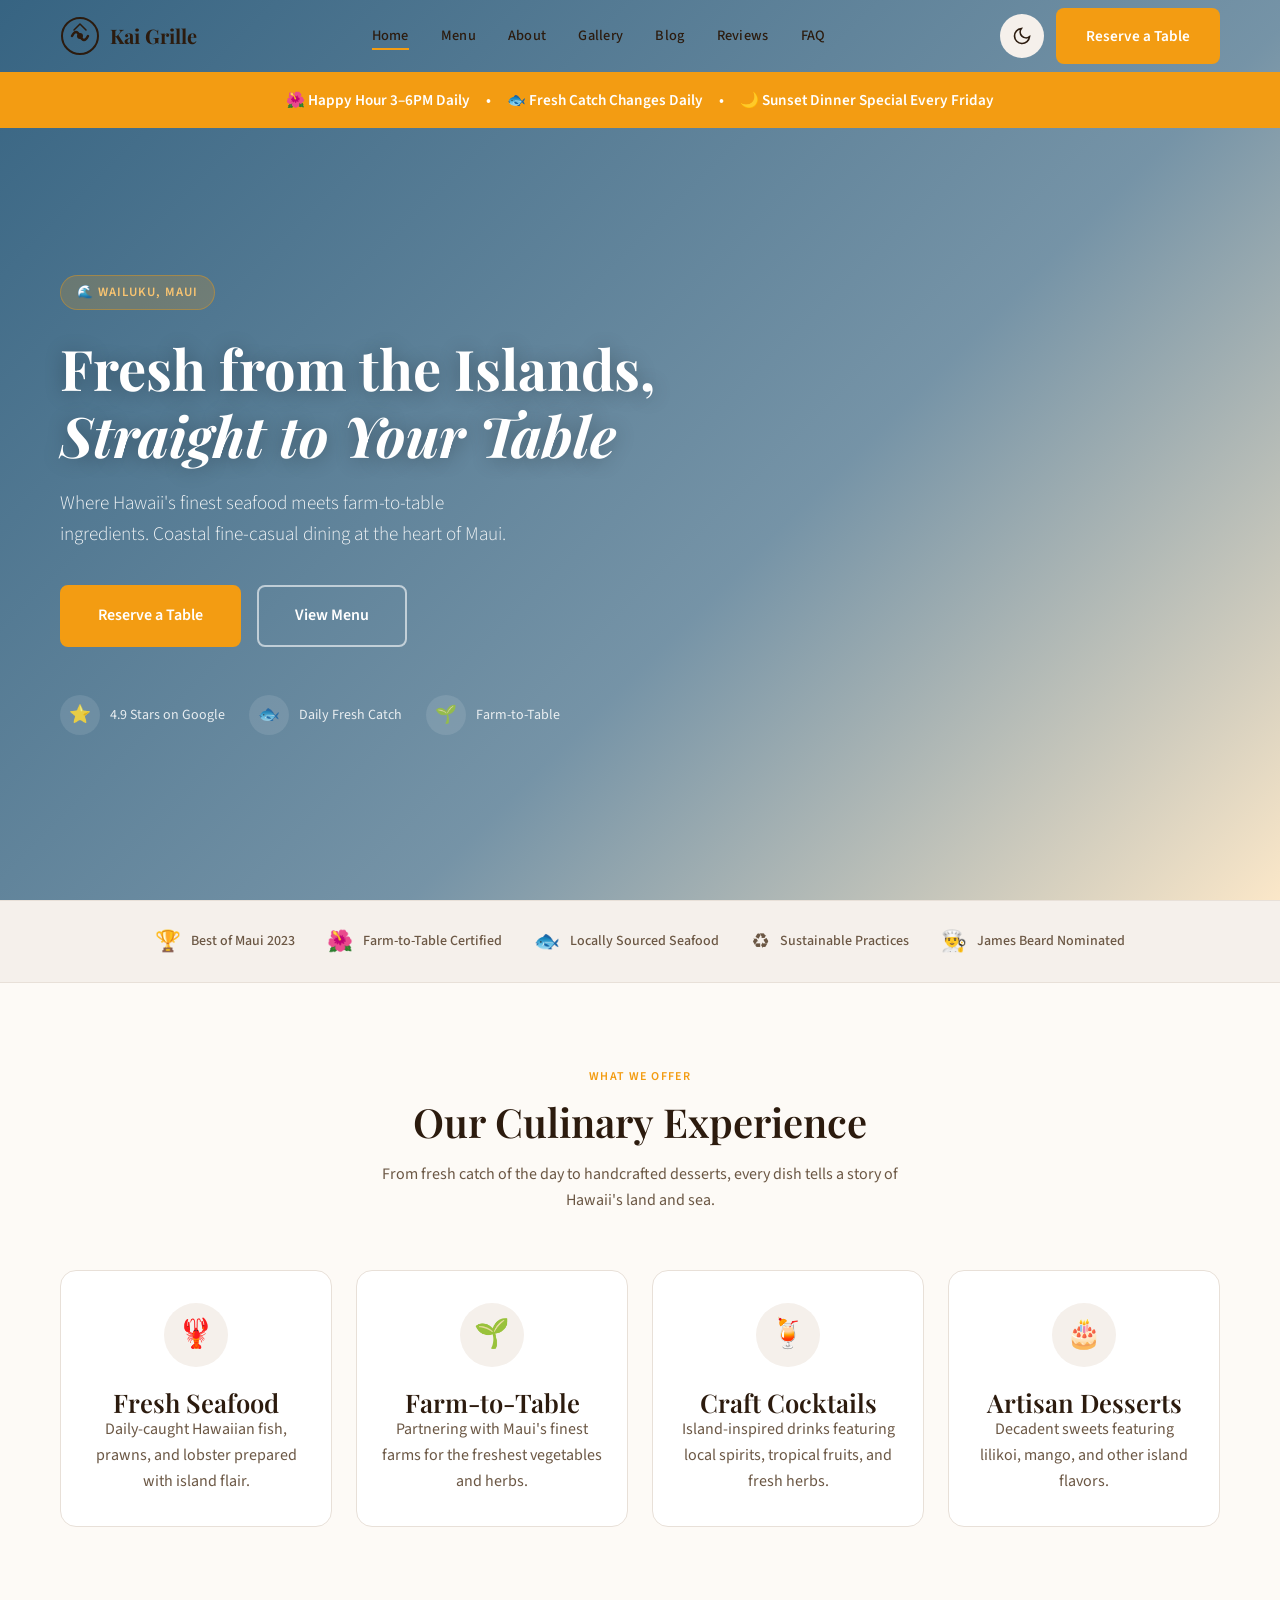
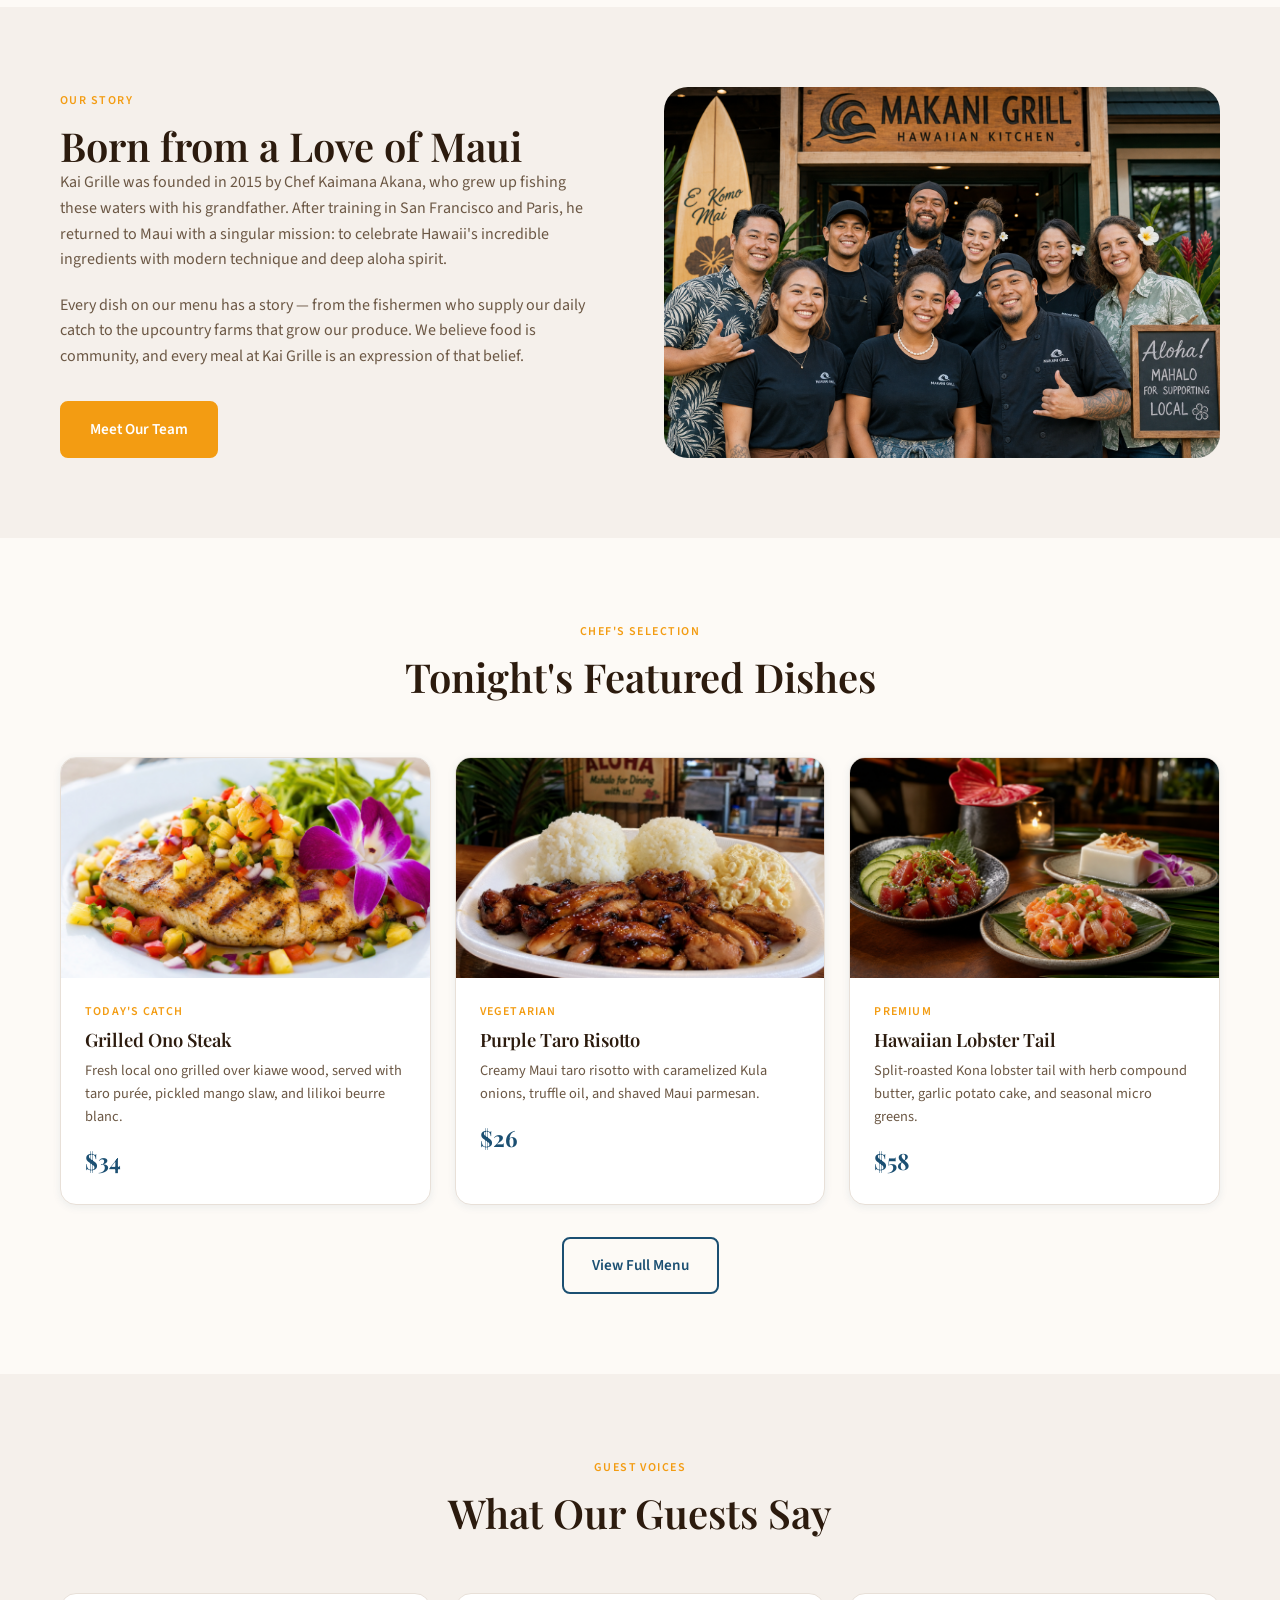
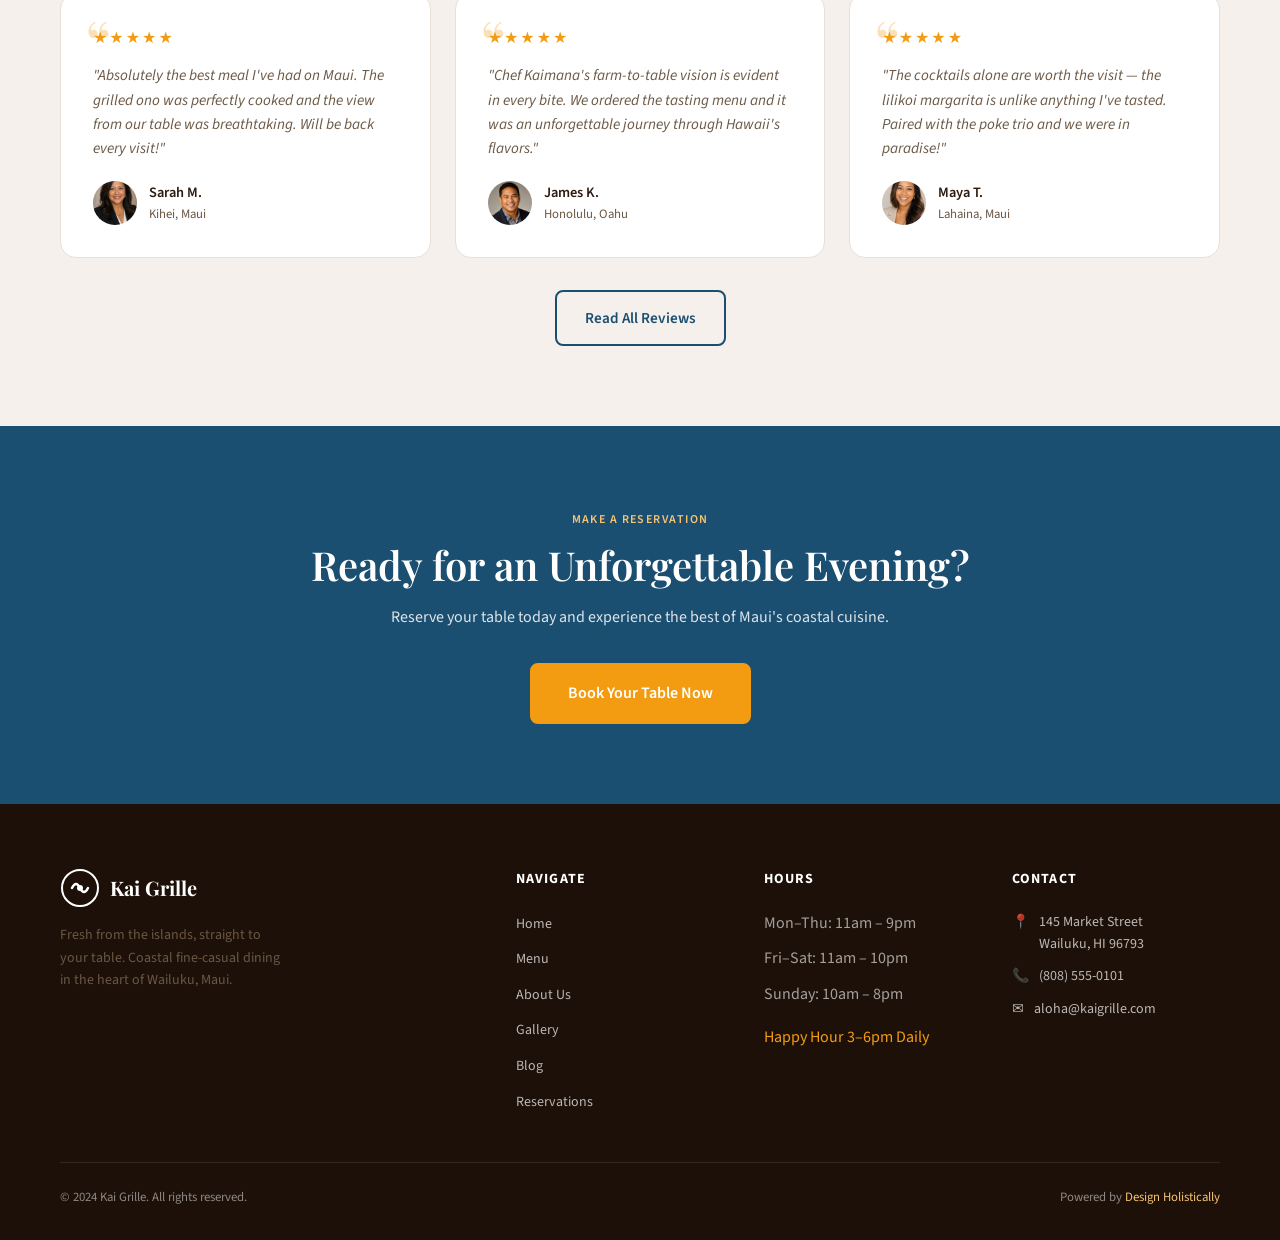
==== commit c9004568: "Initial commit: Kai Grille Restaurant — Hawaii sample site (Wailuku, Maui)" ====
--- a/index.html
+++ b/index.html
@@ -7,7 +7,7 @@
   <meta name="description" content="Kai Grille offers coastal fine-casual dining in Wailuku, Maui. Fresh Hawaiian seafood, farm-to-table ingredients, and warm island hospitality.">
   <meta property="og:title" content="Home | Kai Grille">
   <meta property="og:description" content="Fresh from the islands, straight to your table. Coastal fine-casual dining in Wailuku, Maui.">
-  <meta property="og:image" content="https://picsum.photos/1200/630?random=1">
+  <meta property="og:image" content="images/hero.png">
   <meta property="og:type" content="restaurant">
   <link rel="icon" href="data:image/svg+xml,<svg xmlns='http://www.w3.org/2000/svg' viewBox='0 0 32 32'><text y='28' font-size='28'>🌊</text></svg>">
   <link rel="stylesheet" href="css/style.css">
@@ -35,7 +35,7 @@
     "openingHours": ["Mo-Th 11:00-21:00","Fr-Sa 11:00-22:00","Su 10:00-20:00"],
     "servesCuisine": "Hawaiian, Seafood",
     "priceRange": "$$",
-    "image": "https://picsum.photos/800/600?random=1"
+    "image": "images/hero.png"
   }
   </script>
 </head>
@@ -178,7 +178,7 @@
           <a href="about.html" class="btn btn-primary">Meet Our Team</a>
         </div>
         <div class="fade-up fade-up-delay-2">
-          <img src="https://picsum.photos/600/500?random=10" alt="Chef Kaimana in the kitchen" style="border-radius:var(--radius-xl);width:100%">
+          <img src="images/about.png" alt="Chef Kaimana in the kitchen" style="border-radius:var(--radius-xl);width:100%">
         </div>
       </div>
     </div>
@@ -193,7 +193,7 @@
       </div>
       <div class="grid-3">
         <div class="card fade-up fade-up-delay-1">
-          <img class="card-img" src="https://picsum.photos/400/280?random=20" alt="Ono Grilled">
+          <img class="card-img" src="images/service-seafood.png" alt="Ono Grilled">
           <div class="card-body">
             <div class="card-tag">Today's Catch</div>
             <h3 class="card-title">Grilled Ono Steak</h3>
@@ -202,7 +202,7 @@
           </div>
         </div>
         <div class="card fade-up fade-up-delay-2">
-          <img class="card-img" src="https://picsum.photos/400/280?random=21" alt="Taro Risotto">
+          <img class="card-img" src="images/service-plate-lunch.png" alt="Taro Risotto">
           <div class="card-body">
             <div class="card-tag">Vegetarian</div>
             <h3 class="card-title">Purple Taro Risotto</h3>
@@ -211,7 +211,7 @@
           </div>
         </div>
         <div class="card fade-up fade-up-delay-3">
-          <img class="card-img" src="https://picsum.photos/400/280?random=22" alt="Lobster">
+          <img class="card-img" src="images/service-appetizers.png" alt="Lobster">
           <div class="card-body">
             <div class="card-tag">Premium</div>
             <h3 class="card-title">Hawaiian Lobster Tail</h3>
@@ -238,7 +238,7 @@
           <div class="testimonial-stars">★★★★★</div>
           <p class="testimonial-text">"Absolutely the best meal I've had on Maui. The grilled ono was perfectly cooked and the view from our table was breathtaking. Will be back every visit!"</p>
           <div class="testimonial-author">
-            <img class="testimonial-avatar" src="https://picsum.photos/44/44?random=30" alt="Sarah M.">
+            <img class="testimonial-avatar" src="images/avatar-1.png" alt="Sarah M.">
             <div>
               <div class="testimonial-name">Sarah M.</div>
               <div class="testimonial-loc">Kihei, Maui</div>
@@ -249,7 +249,7 @@
           <div class="testimonial-stars">★★★★★</div>
           <p class="testimonial-text">"Chef Kaimana's farm-to-table vision is evident in every bite. We ordered the tasting menu and it was an unforgettable journey through Hawaii's flavors."</p>
           <div class="testimonial-author">
-            <img class="testimonial-avatar" src="https://picsum.photos/44/44?random=31" alt="James K.">
+            <img class="testimonial-avatar" src="images/avatar-2.png" alt="James K.">
             <div>
               <div class="testimonial-name">James K.</div>
               <div class="testimonial-loc">Honolulu, Oahu</div>
@@ -260,7 +260,7 @@
           <div class="testimonial-stars">★★★★★</div>
           <p class="testimonial-text">"The cocktails alone are worth the visit — the lilikoi margarita is unlike anything I've tasted. Paired with the poke trio and we were in paradise!"</p>
           <div class="testimonial-author">
-            <img class="testimonial-avatar" src="https://picsum.photos/44/44?random=32" alt="Maya T.">
+            <img class="testimonial-avatar" src="images/avatar-3.png" alt="Maya T.">
             <div>
               <div class="testimonial-name">Maya T.</div>
               <div class="testimonial-loc">Lahaina, Maui</div>
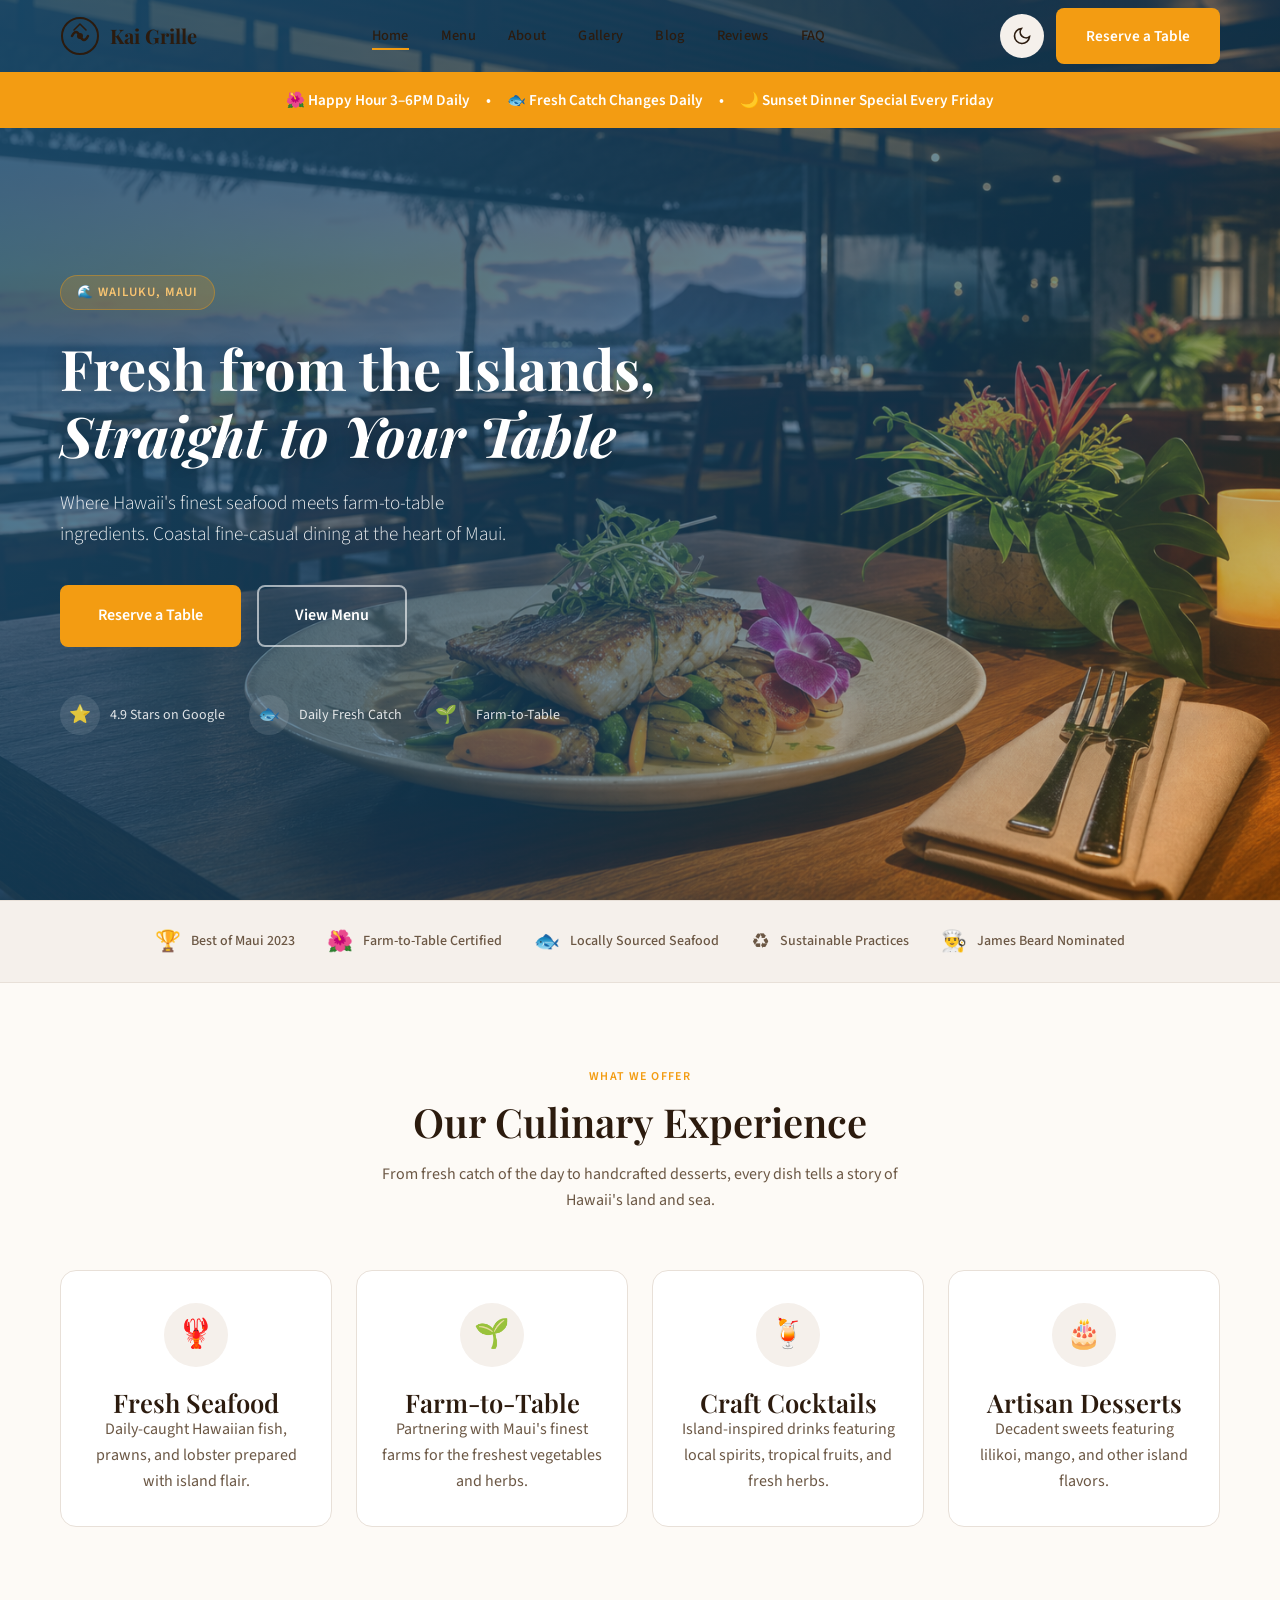
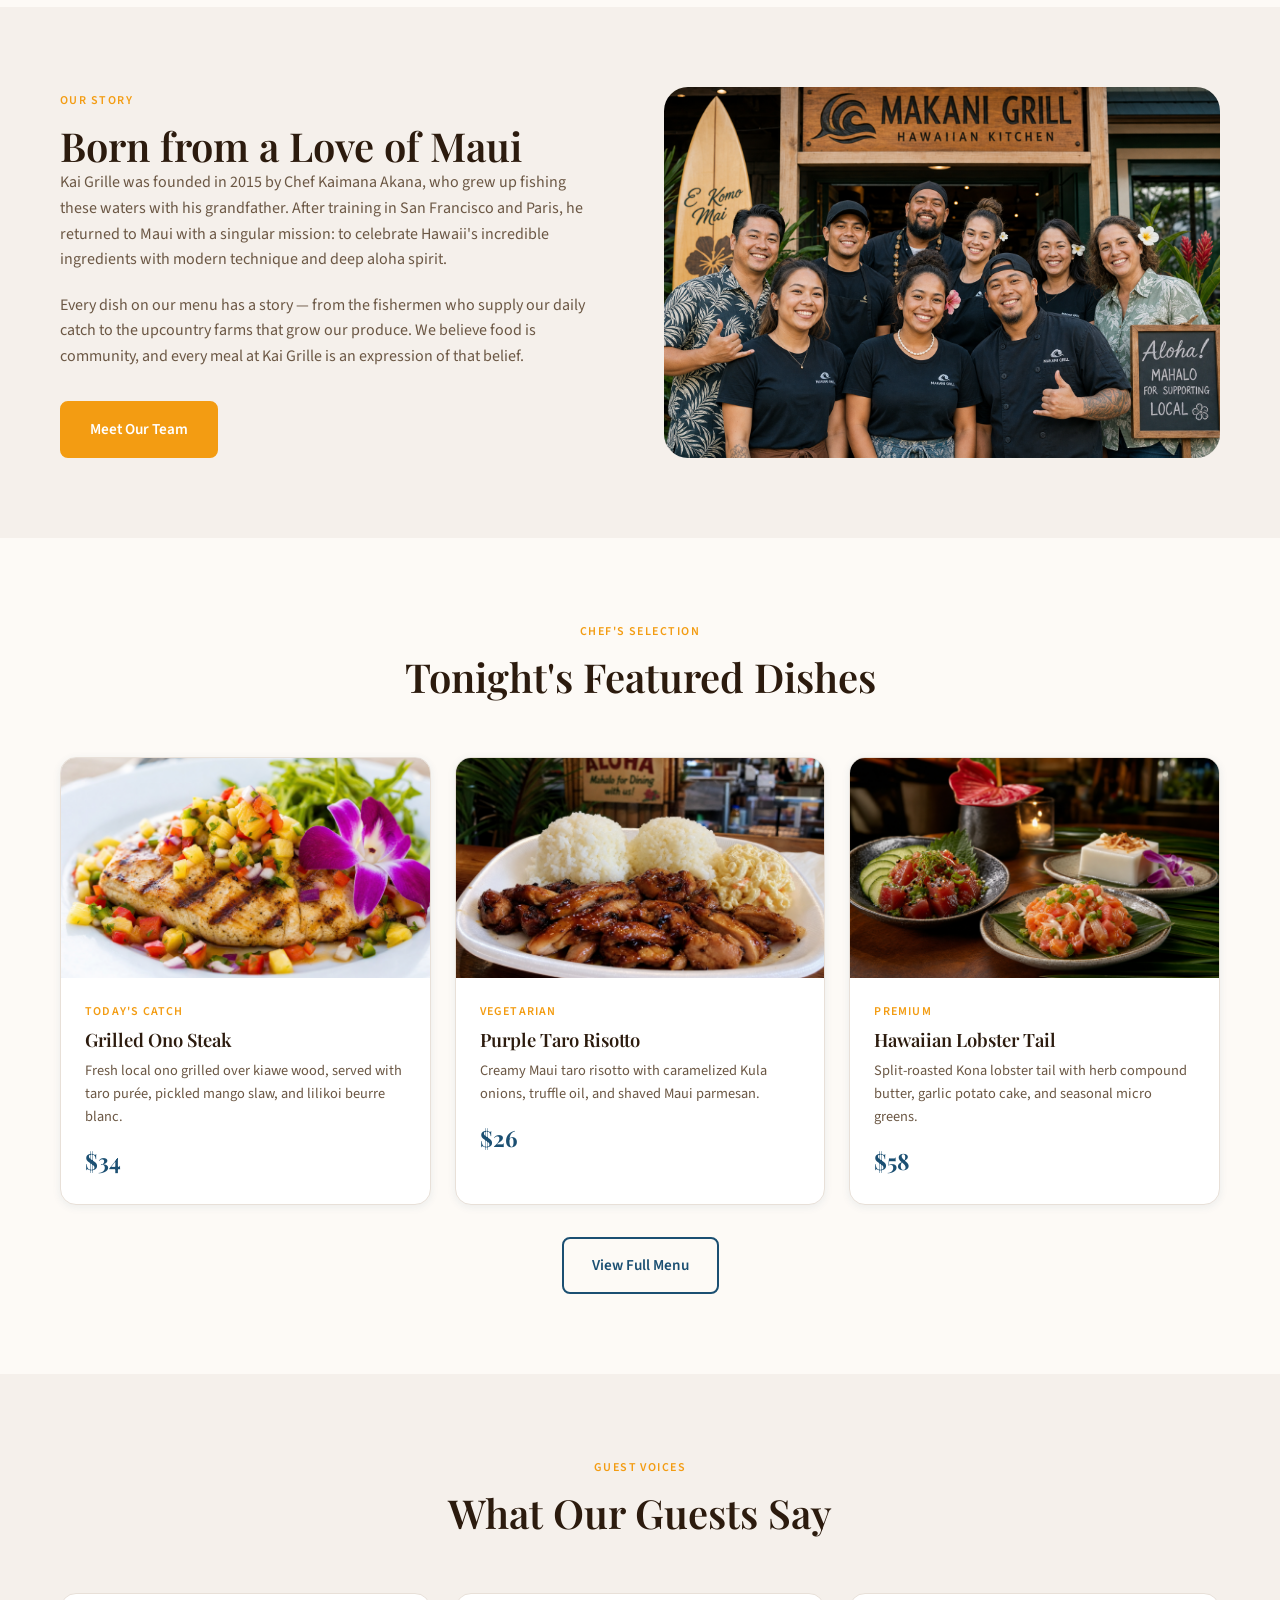
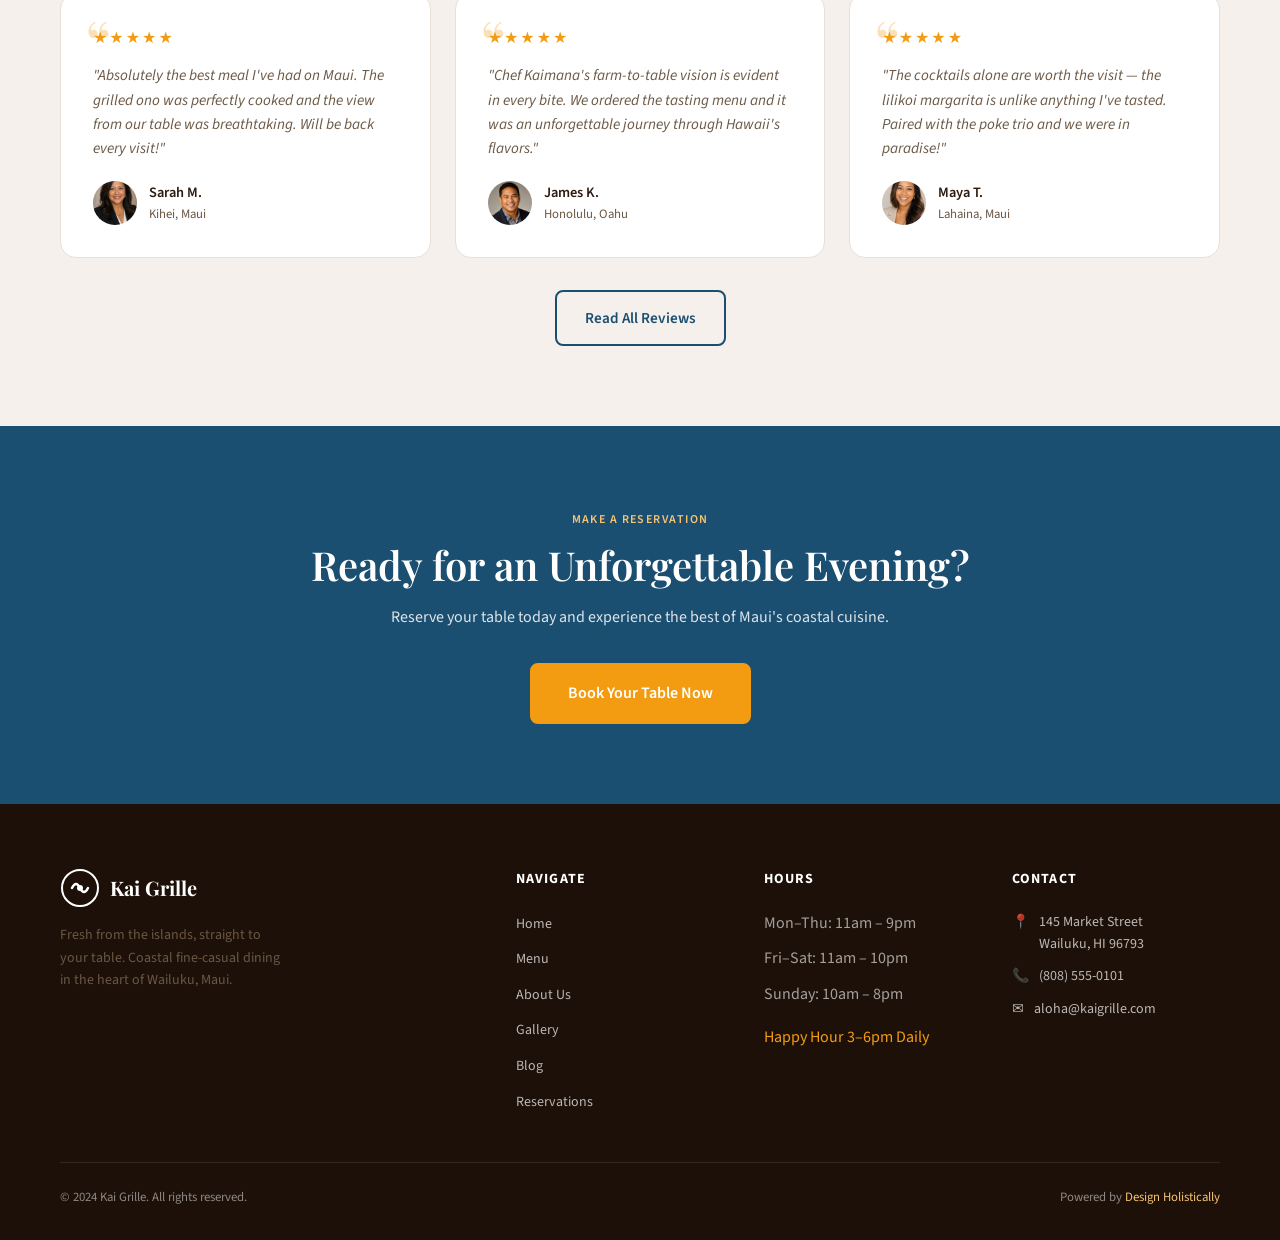
==== commit c55a1999: "feat: replace all picsum placeholders with AI-generated photorealistic images" ====
--- a/index.html
+++ b/index.html
@@ -91,7 +91,7 @@
   </nav>
   <!-- HERO -->
   <section class="hero">
-    <div class="hero-bg"></div>
+    <div class="hero-bg"><img src="images/hero.png" alt="Kai Grille restaurant in Hawaii" loading="eager" style="width:100%;height:100%;object-fit:cover;position:absolute;inset:0;"></div>
     <div class="hero-overlay"></div>
     <div class="container">
       <div class="hero-content">
--- a/css/style.css
+++ b/css/style.css
@@ -219,7 +219,7 @@
 }
 .hero-bg {
   position: absolute; inset: 0;
-  background-image: url('https://picsum.photos/1400/900?random=1');
+  background-image: url('../images/hero.png');
   background-size: cover; background-position: center;
 }
 .hero-overlay {
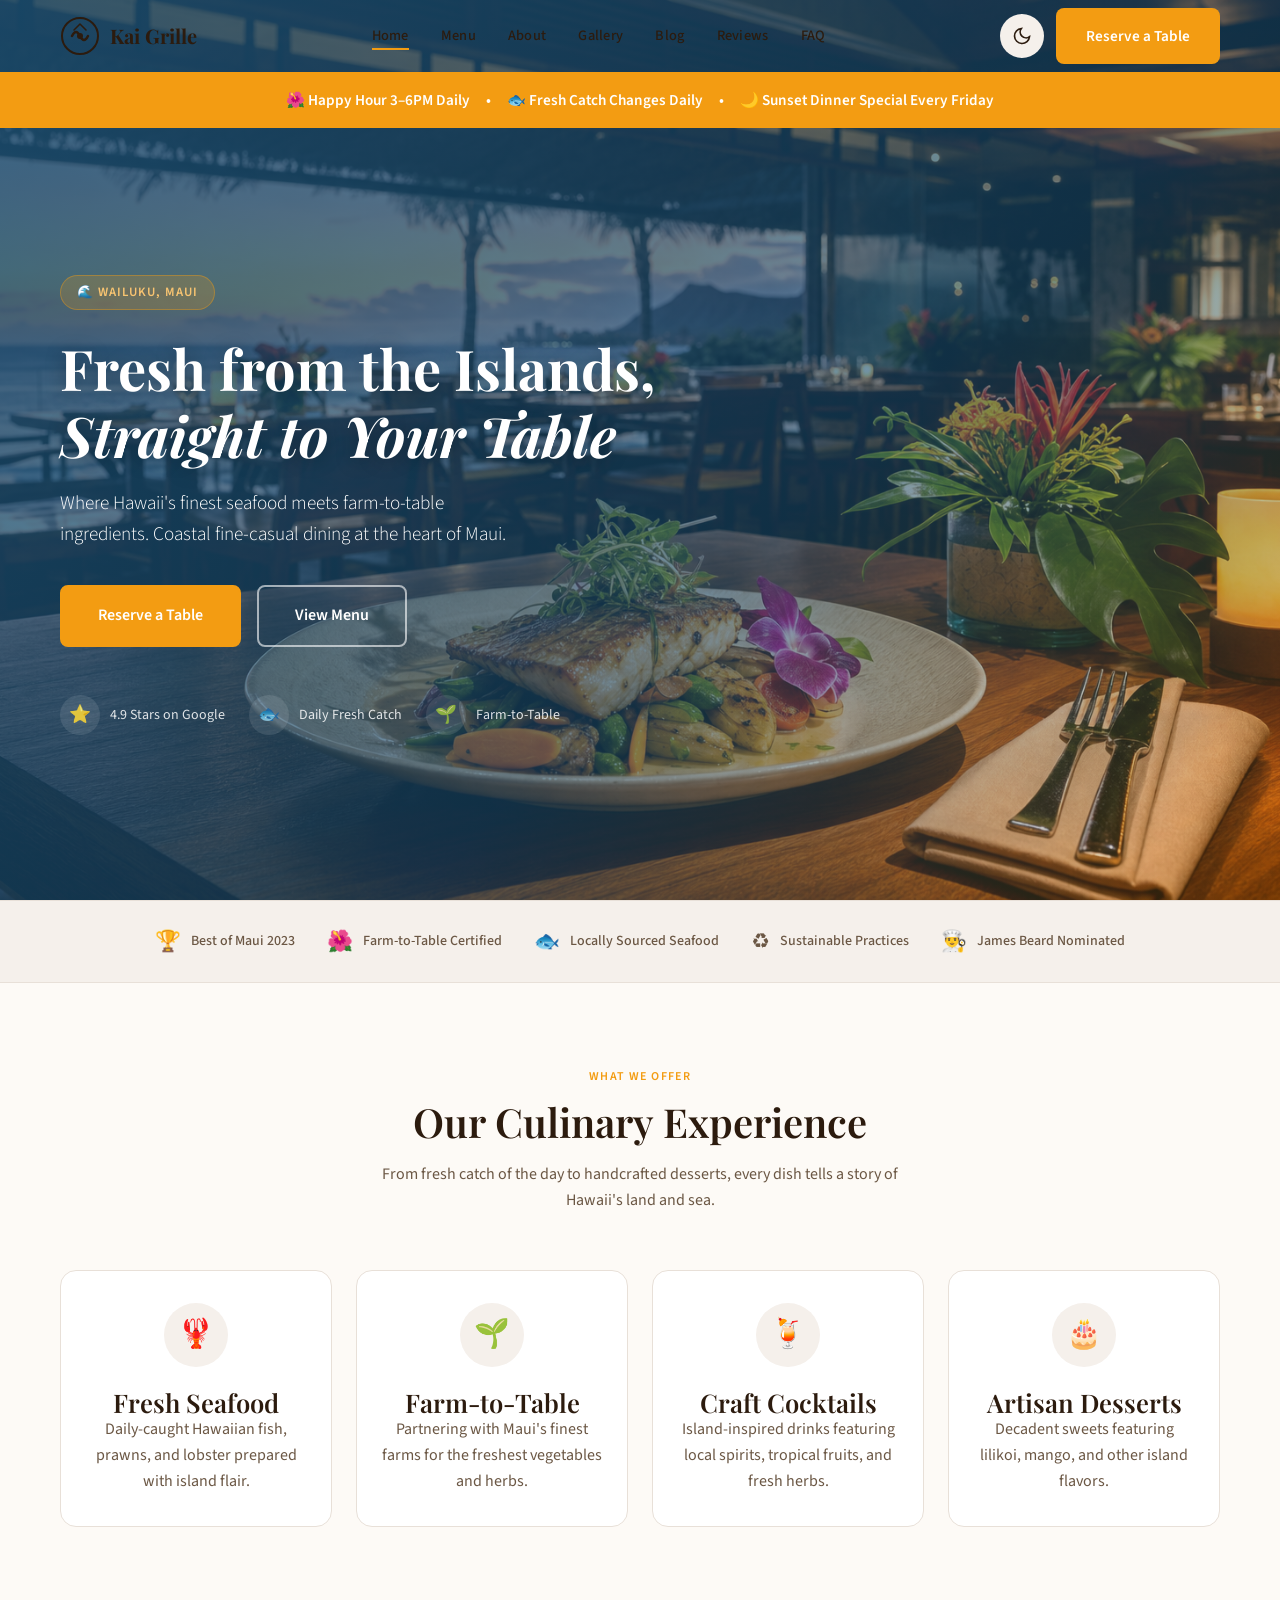
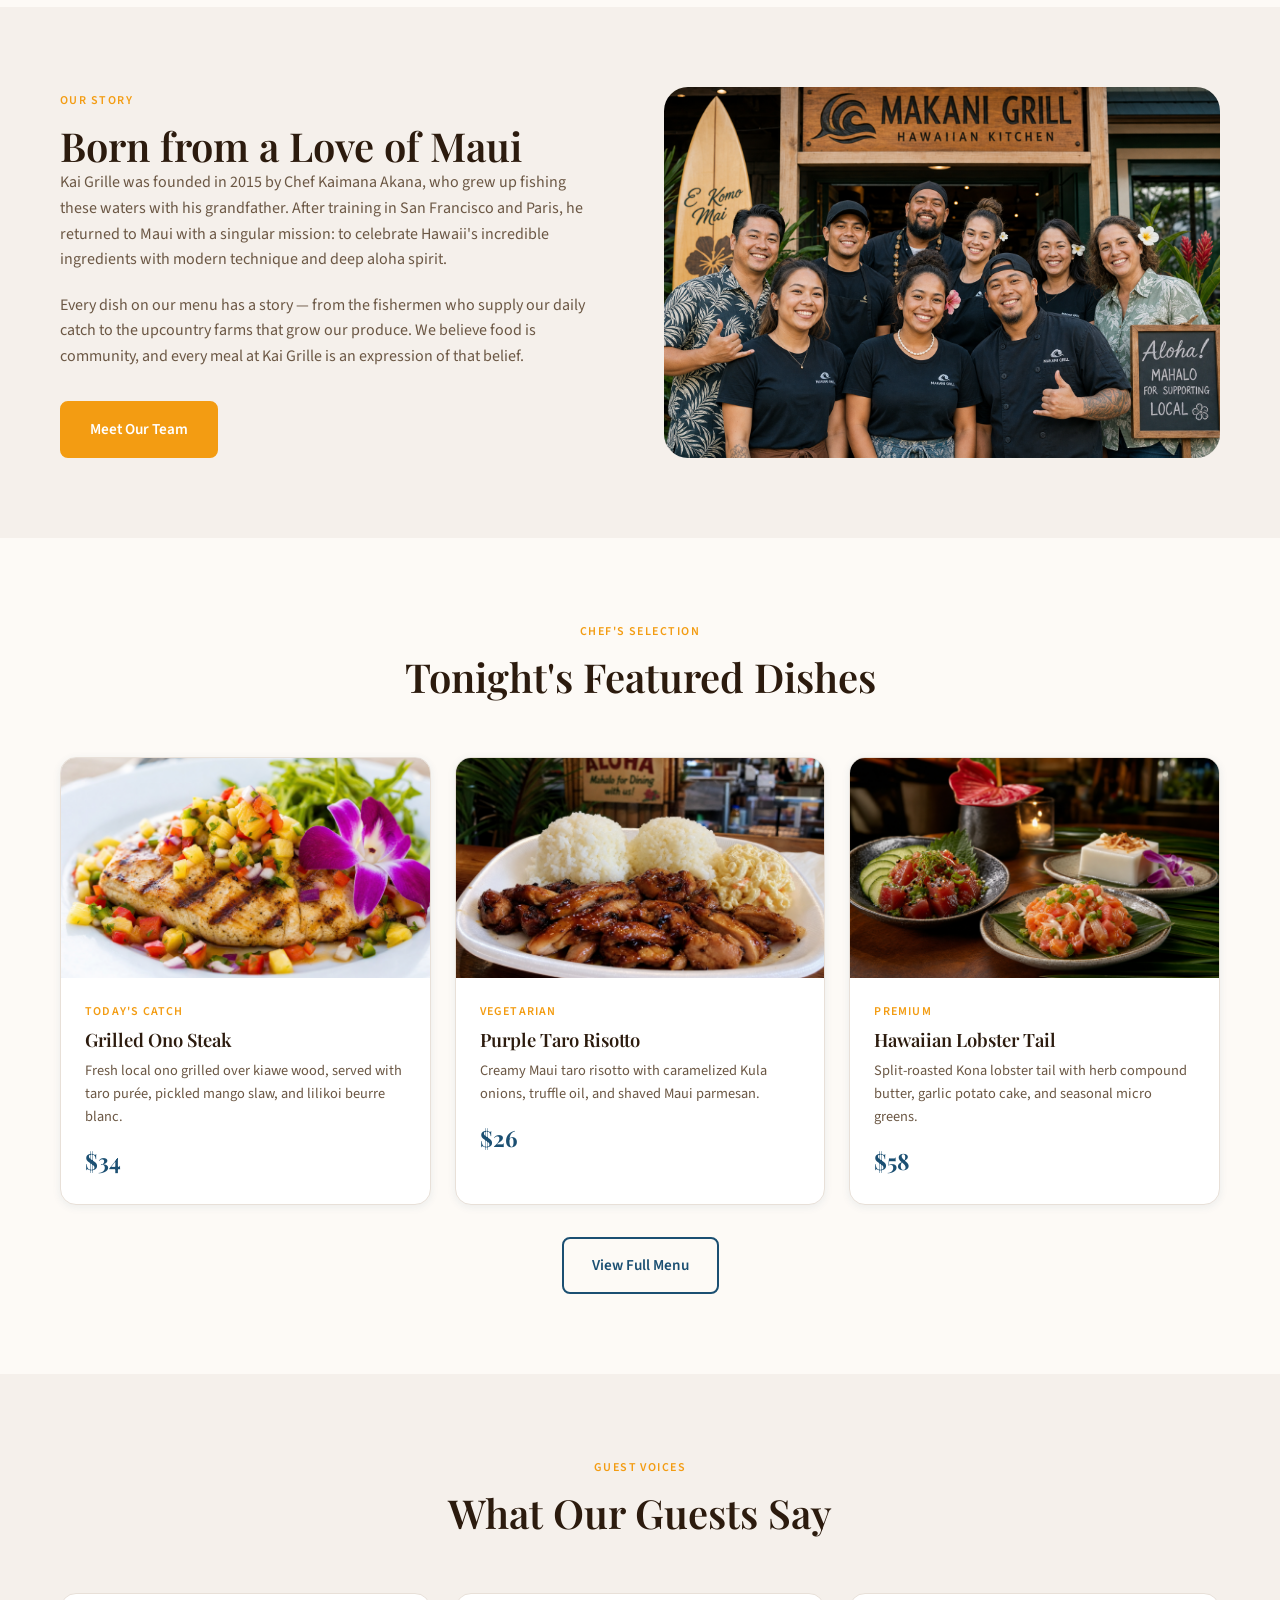
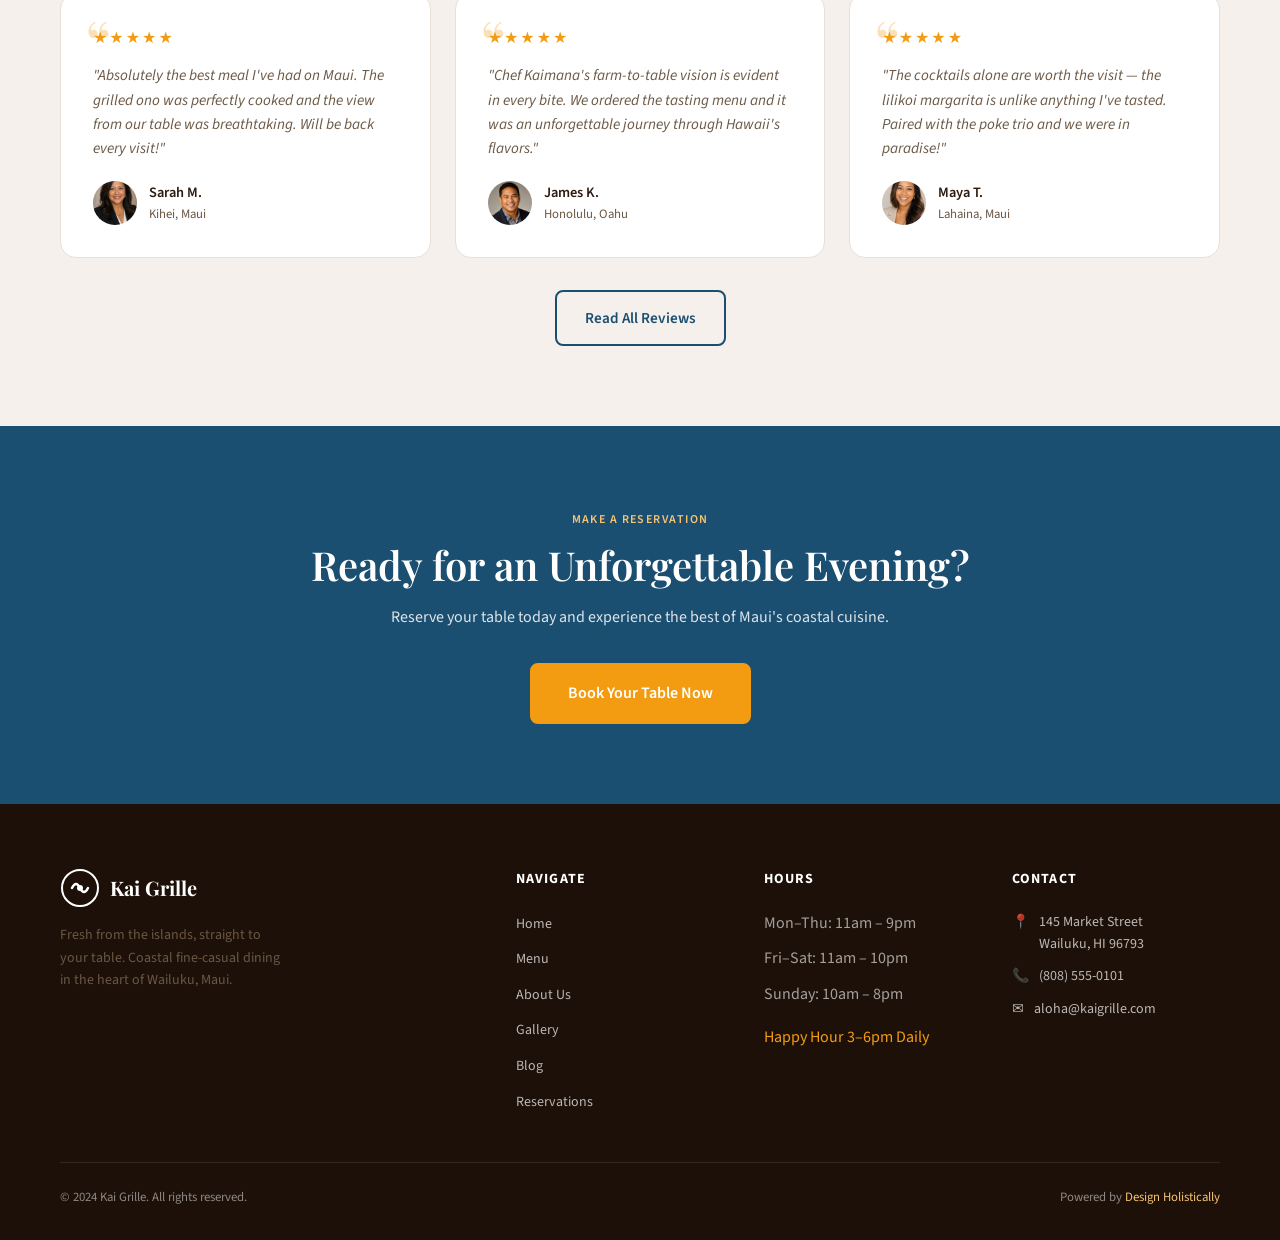
==== commit ecaa7094: "feat: replace all picsum placeholders with AI-generated photorealistic images" ====
--- a/index.html
+++ b/index.html
@@ -38,6 +38,10 @@
     "image": "images/hero.png"
   }
   </script>
+  <link rel="icon" type="image/x-icon" href="images/favicon.ico">
+  <link rel="icon" type="image/png" sizes="32x32" href="images/favicon-32x32.png">
+  <link rel="icon" type="image/png" sizes="16x16" href="images/favicon-16x16.png">
+  <link rel="apple-touch-icon" sizes="180x180" href="images/apple-touch-icon.png">
 </head>
 <body class="page-wrapper">
   <header class="header" id="header">
--- a/css/style.css
+++ b/css/style.css
@@ -706,3 +706,8 @@
 }
 .award-badge .award-icon { font-size: 1.8rem; margin-bottom: 8px; }
 .award-badge p { font-size: 0.75rem; color: var(--text-light); }
+
+.hero h1, .hero p, .hero-content, .hero .eyebrow-label, .hero .tag { color: #fff !important; }
+
+[data-theme="dark"] .hero { background: transparent !important; }
+[data-theme="dark"] .hero-bg img { opacity: 1 !important; }
